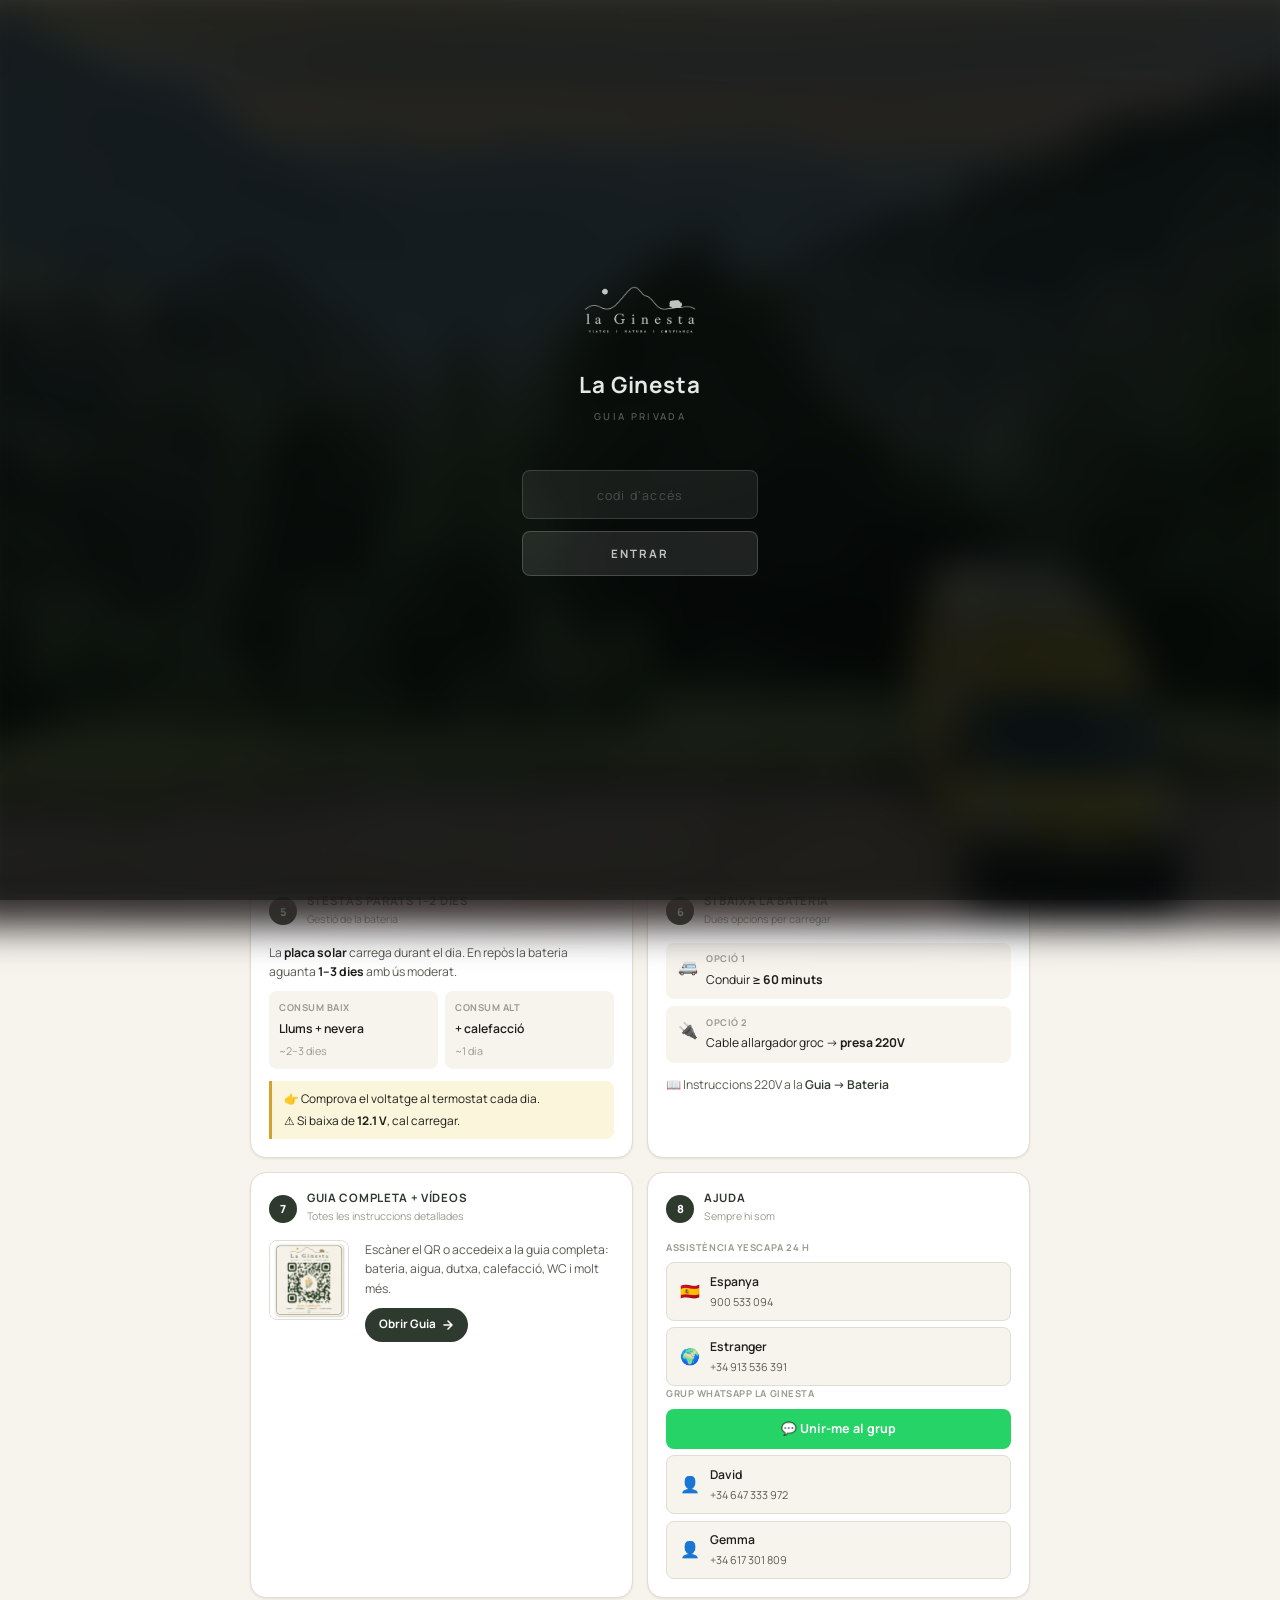
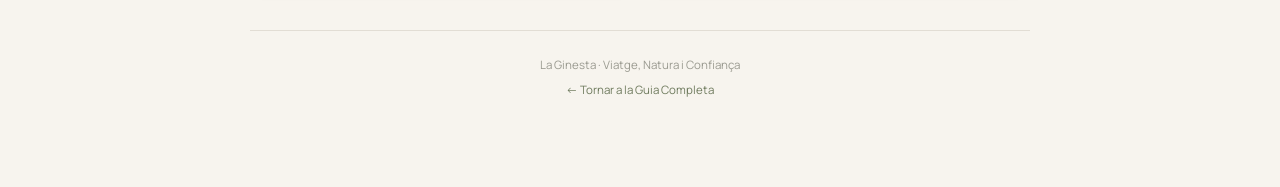
==== inici-rapid.html @ b41905f1 "Add digital Inici Ràpid quick-start page New standalone inici-rapid.html that mirrors the printed qu" ====
<!DOCTYPE html>
<html lang="ca">
<head>
  <meta charset="UTF-8">
  <meta name="viewport" content="width=device-width, initial-scale=1.0">

  <title>Inici Ràpid — La Ginesta</title>
  <meta name="description" content="Guia ràpida de La Ginesta — tot el que necessites saber en minuts.">
  <meta name="robots" content="noindex, nofollow">

  <link rel="icon" href="data:image/svg+xml,<svg xmlns='http://www.w3.org/2000/svg' viewBox='0 0 32 32'><text y='28' font-size='28'>🌾</text></svg>">

  <link rel="preconnect" href="https://fonts.googleapis.com">
  <link rel="preconnect" href="https://fonts.gstatic.com" crossorigin>
  <link href="https://fonts.googleapis.com/css2?family=Manrope:wght@400;500;600;700;800&family=Caveat:wght@600&display=swap" rel="stylesheet">

  <link rel="stylesheet" href="style.css?v=40">
  <script>if(localStorage.getItem('lg-unlocked')==='1'){document.documentElement.classList.add('lg-unlocked');}</script>

  <style>
    /* ── Quick-start page ─────────────────────── */

    .qs-page {
      padding: calc(60px + 1.75rem) var(--pad) 4rem;
    }

    /* Fixed top bar */
    .qs-topbar {
      position: fixed;
      top: 0; left: 0; right: 0;
      height: 60px;
      z-index: 200;
      background: rgba(247,244,238,.96);
      backdrop-filter: blur(12px);
      -webkit-backdrop-filter: blur(12px);
      box-shadow: var(--s1);
    }
    .qs-topbar-inner {
      max-width: 780px;
      height: 100%;
      margin-inline: auto;
      padding-inline: var(--pad);
      display: flex;
      align-items: center;
      justify-content: space-between;
    }
    .qs-logo { height: 28px; filter: brightness(0); }
    .qs-back {
      font-size: .72rem;
      font-weight: 600;
      letter-spacing: .02em;
      color: var(--text-2);
      display: flex;
      align-items: center;
      gap: .3rem;
    }
    .qs-back:hover { color: var(--terracotta); }
    .qs-back svg { opacity: .7; }

    /* Page wrap */
    .qs-wrap {
      max-width: 780px;
      margin-inline: auto;
    }

    /* Page header */
    .qs-hero {
      margin-bottom: 1.75rem;
      padding-bottom: 1.5rem;
      border-bottom: 1px solid var(--border);
      display: flex;
      align-items: flex-start;
      justify-content: space-between;
      gap: 1rem;
    }
    .qs-hero-text {}
    .qs-eyebrow {
      font-size: .6rem;
      font-weight: 700;
      letter-spacing: .28em;
      color: var(--text-3);
      text-transform: uppercase;
      margin-bottom: .45rem;
    }
    .qs-h1 {
      font-size: clamp(1.75rem, 5vw, 2.5rem);
      font-weight: 800;
      color: var(--green-dark);
      letter-spacing: -.02em;
      line-height: 1.1;
      margin-bottom: .35rem;
    }
    .qs-subtitle {
      font-size: .85rem;
      color: var(--text-2);
    }
    .qs-hero-qr {
      display: none;
      flex-direction: column;
      align-items: center;
      gap: .375rem;
      flex-shrink: 0;
    }
    @media (min-width: 480px) {
      .qs-hero-qr { display: flex; }
    }
    .qs-hero-qr img {
      width: 72px;
      height: 72px;
      border-radius: var(--r1);
      border: 1px solid var(--border);
      object-fit: cover;
    }
    .qs-hero-qr-lbl {
      font-size: .58rem;
      font-weight: 700;
      letter-spacing: .06em;
      text-transform: uppercase;
      color: var(--text-3);
      text-align: center;
    }

    /* Grid */
    .qs-grid {
      display: grid;
      grid-template-columns: 1fr;
      gap: .875rem;
    }
    @media (min-width: 560px) {
      .qs-grid { grid-template-columns: 1fr 1fr; }
      .qs-full { grid-column: 1 / -1; }
    }

    /* Section card */
    .qs-card {
      background: var(--white);
      border-radius: var(--r2);
      border: 1px solid var(--border);
      padding: 1.125rem;
      box-shadow: var(--s1);
    }

    .qs-card-hd {
      display: flex;
      align-items: center;
      gap: .625rem;
      margin-bottom: .875rem;
    }
    .qs-num {
      width: 28px;
      height: 28px;
      border-radius: 50%;
      background: var(--green-dark);
      color: #fff;
      font-size: .7rem;
      font-weight: 800;
      display: flex;
      align-items: center;
      justify-content: center;
      flex-shrink: 0;
    }
    .qs-card-title {
      font-size: .72rem;
      font-weight: 700;
      letter-spacing: .06em;
      text-transform: uppercase;
      color: var(--green-dark);
      line-height: 1.3;
    }
    .qs-card-sub {
      font-size: .66rem;
      color: var(--text-3);
      margin-top: .1rem;
    }

    /* Checklist */
    .qs-list {
      list-style: none;
      padding: 0;
      margin: 0;
      display: flex;
      flex-direction: column;
      gap: .2rem;
    }
    .qs-item label {
      display: flex;
      align-items: center;
      gap: .5rem;
      cursor: pointer;
      padding: .3rem .4rem;
      border-radius: var(--r1);
      transition: background .15s;
    }
    .qs-item label:hover { background: var(--cream); }
    .qs-item input[type="checkbox"] { display: none; }
    .qs-box {
      width: 19px;
      height: 19px;
      border-radius: 5px;
      border: 1.5px solid var(--border);
      background: var(--white);
      display: flex;
      align-items: center;
      justify-content: center;
      flex-shrink: 0;
      transition: all .18s;
    }
    .qs-item input:checked ~ .qs-box {
      background: var(--green-dark);
      border-color: var(--green-dark);
    }
    .qs-item input:checked ~ .qs-box::after {
      content: '';
      display: block;
      width: 5px;
      height: 8px;
      border-right: 1.5px solid #fff;
      border-bottom: 1.5px solid #fff;
      transform: rotate(42deg) translate(-1px,-1px);
    }
    .qs-item-text {
      font-size: .78rem;
      font-weight: 500;
      color: var(--text);
      transition: color .18s;
    }
    .qs-item input:checked ~ .qs-box ~ .qs-item-text {
      text-decoration: line-through;
      color: var(--text-3);
    }
    .qs-reset {
      font-size: .65rem;
      color: var(--text-3);
      padding: .2rem .35rem;
      border-radius: 6px;
      cursor: pointer;
      border: none;
      background: none;
      font-family: inherit;
      margin-top: .375rem;
      display: block;
    }
    .qs-reset:hover { color: var(--terracotta); }

    /* Tags row */
    .qs-tags {
      display: flex;
      flex-wrap: wrap;
      gap: .3rem;
      margin-bottom: .75rem;
    }
    .qs-tag {
      font-size: .65rem;
      font-weight: 600;
      background: var(--green-light);
      color: var(--green-dark);
      border-radius: var(--rf);
      padding: .2rem .55rem;
    }

    /* Note text */
    .qs-note {
      font-size: .76rem;
      color: var(--text-2);
      line-height: 1.6;
    }
    .qs-note + .qs-note { margin-top: .35rem; }
    .qs-note strong { color: var(--text); }

    /* Battery levels */
    .qs-levels {
      display: flex;
      flex-direction: column;
      gap: .25rem;
      margin: .625rem 0;
    }
    .qs-lv {
      display: flex;
      align-items: center;
      gap: .45rem;
      font-size: .71rem;
    }
    .qs-lv-dot {
      width: 7px;
      height: 7px;
      border-radius: 50%;
      flex-shrink: 0;
    }
    .lv-g  { background: #4A8A6A; }
    .lv-y  { background: #D4A030; }
    .lv-o  { background: #C77B57; }
    .lv-r  { background: #C4524A; }
    .qs-lv-v { font-weight: 600; width: 56px; color: var(--text); }
    .qs-lv-t { color: var(--text-2); }

    /* Info rows */
    .qs-rows {
      display: flex;
      flex-direction: column;
      gap: 0;
    }
    .qs-row {
      display: flex;
      align-items: flex-start;
      gap: .5rem;
      font-size: .76rem;
      line-height: 1.5;
      padding: .4rem 0;
    }
    .qs-row + .qs-row {
      border-top: 1px solid var(--cream-dark);
    }
    .qs-row-icon { font-size: .9rem; flex-shrink: 0; }
    .qs-row strong { color: var(--text); }
    .qs-row small { color: var(--text-2); display: block; font-size: .68rem; }

    /* Options (charging) */
    .qs-opts {
      display: flex;
      flex-direction: column;
      gap: .45rem;
    }
    .qs-opt {
      background: var(--cream);
      border-radius: var(--r1);
      padding: .55rem .75rem;
      display: flex;
      align-items: flex-start;
      gap: .5rem;
      font-size: .76rem;
    }
    .qs-opt-icon { font-size: 1rem; flex-shrink: 0; margin-top: .1rem; }
    .qs-opt-lbl {
      font-size: .58rem;
      font-weight: 700;
      letter-spacing: .06em;
      text-transform: uppercase;
      color: var(--text-3);
      display: block;
      margin-bottom: .15rem;
    }
    .qs-opt-body { color: var(--text); }
    .qs-opt-body strong { color: var(--text); }

    /* Callouts */
    .qs-callout {
      border-radius: 0 var(--r1) var(--r1) 0;
      padding: .55rem .75rem;
      font-size: .74rem;
      line-height: 1.6;
      margin-top: .75rem;
    }
    .qs-callout p + p { margin-top: .2rem; }
    .qs-callout-amber {
      background: var(--amber-bg);
      border-left: 3px solid var(--amber-bd);
    }
    .qs-callout-red {
      background: var(--red-bg);
      border-left: 3px solid var(--red-bd);
    }
    .qs-callout-teal {
      background: var(--teal-bg);
      border-left: 3px solid var(--teal-bd);
    }
    .qs-callout-warm {
      background: var(--warm-bg);
      border-left: 3px solid var(--warm-bd);
    }

    /* Stop grid */
    .qs-stop-grid {
      display: grid;
      grid-template-columns: 1fr 1fr;
      gap: .45rem;
      margin: .625rem 0 .75rem;
    }
    .qs-stop-card {
      background: var(--cream);
      border-radius: var(--r1);
      padding: .55rem .65rem;
    }
    .qs-stop-lbl {
      font-size: .59rem;
      font-weight: 700;
      letter-spacing: .05em;
      text-transform: uppercase;
      color: var(--text-3);
      margin-bottom: .2rem;
    }
    .qs-stop-val { font-size: .76rem; font-weight: 600; color: var(--text); }
    .qs-stop-dur { font-size: .67rem; color: var(--text-3); margin-top: .1rem; }

    /* QR section */
    .qs-qr-row {
      display: flex;
      align-items: flex-start;
      gap: 1rem;
    }
    .qs-qr-img {
      width: 80px;
      height: 80px;
      flex-shrink: 0;
      border-radius: var(--r1);
      border: 1px solid var(--border);
      object-fit: cover;
    }
    .qs-qr-text { font-size: .76rem; color: var(--text-2); line-height: 1.6; }
    .qs-guide-btn {
      display: inline-flex;
      align-items: center;
      gap: .35rem;
      background: var(--green-dark);
      color: #fff;
      border-radius: var(--rf);
      padding: .45rem .9rem;
      font-size: .73rem;
      font-weight: 700;
      text-decoration: none;
      margin-top: .625rem;
      transition: opacity .2s;
    }
    .qs-guide-btn:hover { opacity: .88; }
    .qs-guide-btn svg { color: #fff; }

    /* Help buttons */
    .qs-tel-lbl {
      font-size: .59rem;
      font-weight: 700;
      letter-spacing: .06em;
      text-transform: uppercase;
      color: var(--text-3);
      margin: 0 0 .4rem;
    }
    .qs-tel-lbl + .qs-tel-lbl { margin-top: .75rem; }
    .qs-tel-btn {
      display: flex;
      align-items: center;
      gap: .625rem;
      background: var(--cream);
      border: 1px solid var(--border);
      border-radius: var(--r1);
      padding: .55rem .8rem;
      font-size: .76rem;
      color: var(--text);
      text-decoration: none;
      width: 100%;
      transition: background .15s, border-color .15s;
    }
    .qs-tel-btn:hover {
      background: var(--green-light);
      border-color: var(--green-mid);
    }
    .qs-tel-btn + .qs-tel-btn { margin-top: .4rem; }
    .qs-tel-flag { font-size: 1rem; }
    .qs-tel-name { font-weight: 600; color: var(--text); }
    .qs-tel-num { font-size: .68rem; color: var(--text-2); display: block; }
    .qs-wa-btn {
      display: flex;
      align-items: center;
      justify-content: center;
      gap: .4rem;
      background: #25D366;
      color: #fff;
      border-radius: var(--r1);
      padding: .6rem .8rem;
      font-size: .78rem;
      font-weight: 700;
      text-decoration: none;
      width: 100%;
      margin-top: .4rem;
      margin-bottom: .4rem;
      transition: opacity .2s;
    }
    .qs-wa-btn:hover { opacity: .9; }

    /* Spacing helpers */
    .mt-sm  { margin-top: .5rem; }
    .mt-med { margin-top: .75rem; }

    /* Guide link inline */
    .qs-link {
      color: var(--green-dark);
      font-weight: 600;
      text-decoration: underline;
      text-decoration-color: transparent;
      transition: text-decoration-color .15s;
    }
    .qs-link:hover { text-decoration-color: var(--green-dark); }

    /* Footer */
    .qs-footer {
      max-width: 780px;
      margin: 2rem auto 0;
      padding: 1.5rem var(--pad);
      border-top: 1px solid var(--border);
      text-align: center;
    }
    .qs-footer p { font-size: .72rem; color: var(--text-3); }
    .qs-footer a { color: var(--green-mid); }
    .qs-footer a:hover { color: var(--green-dark); }
  </style>
</head>
<body>

  <!-- ═══════════════════════════
       GATE
  ═══════════════════════════ -->
  <div class="gate" id="gate" role="dialog" aria-modal="true" aria-label="Accés privat">
    <div class="gate-bg" aria-hidden="true">
      <img src="assets/images/farewell-mountains.webp" alt="" class="gate-bg-img">
      <div class="gate-tint"></div>
    </div>
    <div class="gate-inner">
      <img src="assets/logo/logo-la-ginesta-transparent.png" alt="La Ginesta" class="gate-logo">
      <p class="gate-name">La Ginesta</p>
      <p class="gate-sub">guia privada</p>
      <form class="gate-form" id="gate-form" novalidate>
        <input type="text" class="gate-input" id="gate-input"
               placeholder="codi d'accés"
               autocomplete="off" autocorrect="off"
               autocapitalize="none" spellcheck="false">
        <button type="submit" class="gate-btn">Entrar</button>
      </form>
      <p class="gate-error" id="gate-error" aria-live="polite">Codi incorrecte.</p>
    </div>
  </div>

  <!-- ═══════════════════════════
       TOP BAR
  ═══════════════════════════ -->
  <header class="qs-topbar" role="banner">
    <div class="qs-topbar-inner">
      <a href="index.html">
        <img src="assets/logo/logo-la-ginesta-transparent.png" alt="La Ginesta" class="qs-logo">
      </a>
      <a href="index.html" class="qs-back">
        <svg width="12" height="12" viewBox="0 0 12 12" fill="none" aria-hidden="true">
          <path d="M8 2L4 6l4 4" stroke="currentColor" stroke-width="1.6" stroke-linecap="round" stroke-linejoin="round"/>
        </svg>
        Guia Completa
      </a>
    </div>
  </header>

  <!-- ═══════════════════════════
       PAGE
  ═══════════════════════════ -->
  <div class="qs-page">
    <div class="qs-wrap">

      <!-- Header -->
      <div class="qs-hero fade-in">
        <div class="qs-hero-text">
          <p class="qs-eyebrow">Viatge · Natura · Confiança</p>
          <h1 class="qs-h1">Inici Ràpid</h1>
          <p class="qs-subtitle">Tot el que necessites saber en minuts</p>
        </div>
        <div class="qs-hero-qr" aria-hidden="true">
          <img src="assets/images/qr-guia-ginesta.webp" alt="QR guia La Ginesta">
          <p class="qs-hero-qr-lbl">Guia completa<br>+ vídeos</p>
        </div>
      </div>

      <!-- Grid -->
      <div class="qs-grid">

        <!-- 1 · Abans de conduir -->
        <section class="qs-card fade-in" aria-labelledby="t1">
          <div class="qs-card-hd">
            <div class="qs-num" aria-hidden="true">1</div>
            <div>
              <p class="qs-card-title" id="t1">Abans de Conduir</p>
              <p class="qs-card-sub">Checklist de sortida</p>
            </div>
          </div>
          <ul class="qs-list" id="qs-cl" aria-label="Checklist sortida">
            <li class="qs-item"><label><input type="checkbox" data-qsid="c1"><span class="qs-box"></span><span class="qs-item-text">2 Claraboies tancades</span></label></li>
            <li class="qs-item"><label><input type="checkbox" data-qsid="c2"><span class="qs-box"></span><span class="qs-item-text">Gas tancat</span></label></li>
            <li class="qs-item"><label><input type="checkbox" data-qsid="c3"><span class="qs-box"></span><span class="qs-item-text">Objectes guardats</span></label></li>
            <li class="qs-item"><label><input type="checkbox" data-qsid="c4"><span class="qs-box"></span><span class="qs-item-text">Portes i armaris tancats</span></label></li>
            <li class="qs-item"><label><input type="checkbox" data-qsid="c5"><span class="qs-box"></span><span class="qs-item-text">Revisar maniobra de sortida</span></label></li>
            <li class="qs-item"><label><input type="checkbox" data-qsid="c6"><span class="qs-box"></span><span class="qs-item-text">Toldo plegat</span></label></li>
            <li class="qs-item"><label><input type="checkbox" data-qsid="c7"><span class="qs-box"></span><span class="qs-item-text">Calefacció tancada</span></label></li>
          </ul>
          <button class="qs-reset" id="qs-reset">↺ Reiniciar</button>
        </section>

        <!-- 2 · Bateria (12V) -->
        <section class="qs-card fade-in" aria-labelledby="t2">
          <div class="qs-card-hd">
            <div class="qs-num" aria-hidden="true">2</div>
            <div>
              <p class="qs-card-title" id="t2">Bateria (12V)</p>
              <p class="qs-card-sub">Sota el seient del menjador</p>
            </div>
          </div>
          <div class="qs-tags">
            <span class="qs-tag">💡 Llums</span>
            <span class="qs-tag">🧊 Nevera</span>
            <span class="qs-tag">🌬️ Ventilador</span>
            <span class="qs-tag">🚰 Aixeta</span>
            <span class="qs-tag">🔌 USB</span>
          </div>
          <p class="qs-note">🚐 <strong>Conduint:</strong> es carrega sola (motor + placa solar).</p>
          <p class="qs-note mt-sm">🏕️ <strong>En repòs:</strong> 1–3 dies. Cal vigilar el voltatge.</p>
          <div class="qs-levels mt-sm">
            <div class="qs-lv"><span class="qs-lv-dot lv-g"></span><span class="qs-lv-v">12.5–12.8 V</span><span class="qs-lv-t">Correcte ✓</span></div>
            <div class="qs-lv"><span class="qs-lv-dot lv-y"></span><span class="qs-lv-v">12.3 V</span><span class="qs-lv-t">Mitja càrrega</span></div>
            <div class="qs-lv"><span class="qs-lv-dot lv-o"></span><span class="qs-lv-v">12.1 V</span><span class="qs-lv-t">⚠️ Cal carregar</span></div>
            <div class="qs-lv"><span class="qs-lv-dot lv-r"></span><span class="qs-lv-v">11.8 V</span><span class="qs-lv-t">⚠️⚠️ Perill</span></div>
          </div>
          <p class="qs-note mt-sm">📊 Voltatge al <strong>termostat</strong> — gira la rodeta.</p>
        </section>

        <!-- 3 · Combustible -->
        <section class="qs-card fade-in" aria-labelledby="t3">
          <div class="qs-card-hd">
            <div class="qs-num" aria-hidden="true">3</div>
            <div>
              <p class="qs-card-title" id="t3">Combustible</p>
              <p class="qs-card-sub">Sempre dièsel</p>
            </div>
          </div>
          <div class="qs-rows">
            <div class="qs-row">
              <span class="qs-row-icon">⛽</span>
              <div>
                <strong>Tapa del dipòsit</strong>
                <small>Davantera dreta · clau principal</small>
              </div>
            </div>
            <div class="qs-row">
              <span class="qs-row-icon">🗺️</span>
              <div>
                <strong>Dièsel econòmic</strong>
                <small>ES BonÀrea · 5 min del punt d'entrega</small>
              </div>
            </div>
          </div>
          <div class="qs-callout qs-callout-red mt-sm">
            <p>⚠️ <strong>Sempre DIÈSEL.</strong> Mai gasolina.</p>
          </div>
        </section>

        <!-- 4 · Aigua -->
        <section class="qs-card fade-in" aria-labelledby="t4">
          <div class="qs-card-hd">
            <div class="qs-num" aria-hidden="true">4</div>
            <div>
              <p class="qs-card-title" id="t4">Aigua</p>
              <p class="qs-card-sub">Dipòsit 80 L · costat dret</p>
            </div>
          </div>
          <div class="qs-rows">
            <div class="qs-row">
              <span class="qs-row-icon">🔑</span>
              <div>
                <strong>Clau petita plana</strong>
                <small>Obre el tap lateral del dipòsit</small>
              </div>
            </div>
            <div class="qs-row">
              <span class="qs-row-icon">💧</span>
              <div>
                <strong>On omplir</strong>
                <small>Gasolinera BonÀrea · càmpings</small>
              </div>
            </div>
          </div>
          <div class="qs-callout qs-callout-warm mt-sm">
            <p>⚠️ No usar l'aixeta amb el dipòsit buit.</p>
            <p>⚠️ Tapa interior ha d'estar tancada.</p>
          </div>
        </section>

        <!-- 5 · Si estàs parats 1–2 dies -->
        <section class="qs-card fade-in" aria-labelledby="t5">
          <div class="qs-card-hd">
            <div class="qs-num" aria-hidden="true">5</div>
            <div>
              <p class="qs-card-title" id="t5">Si Estàs Parats 1–2 Dies</p>
              <p class="qs-card-sub">Gestió de la bateria</p>
            </div>
          </div>
          <p class="qs-note">La <strong>placa solar</strong> carrega durant el dia. En repòs la bateria aguanta <strong>1–3 dies</strong> amb ús moderat.</p>
          <div class="qs-stop-grid">
            <div class="qs-stop-card">
              <p class="qs-stop-lbl">Consum baix</p>
              <p class="qs-stop-val">Llums + nevera</p>
              <p class="qs-stop-dur">~2–3 dies</p>
            </div>
            <div class="qs-stop-card">
              <p class="qs-stop-lbl">Consum alt</p>
              <p class="qs-stop-val">+ calefacció</p>
              <p class="qs-stop-dur">~1 dia</p>
            </div>
          </div>
          <div class="qs-callout qs-callout-amber">
            <p>👉 Comprova el voltatge al termostat cada dia.</p>
            <p>⚠️ Si baixa de <strong>12.1 V</strong>, cal carregar.</p>
          </div>
        </section>

        <!-- 6 · Si baixa la bateria -->
        <section class="qs-card fade-in" aria-labelledby="t6">
          <div class="qs-card-hd">
            <div class="qs-num" aria-hidden="true">6</div>
            <div>
              <p class="qs-card-title" id="t6">Si Baixa la Bateria</p>
              <p class="qs-card-sub">Dues opcions per carregar</p>
            </div>
          </div>
          <div class="qs-opts">
            <div class="qs-opt">
              <span class="qs-opt-icon">🚐</span>
              <div>
                <span class="qs-opt-lbl">Opció 1</span>
                <span class="qs-opt-body">Conduir <strong>≥ 60 minuts</strong></span>
              </div>
            </div>
            <div class="qs-opt">
              <span class="qs-opt-icon">🔌</span>
              <div>
                <span class="qs-opt-lbl">Opció 2</span>
                <span class="qs-opt-body">Cable allargador groc → <strong>presa 220V</strong></span>
              </div>
            </div>
          </div>
          <p class="qs-note mt-med">📖 Instruccions 220V a la <a href="index.html#s-bateria" class="qs-link">Guia → Bateria</a></p>
        </section>

        <!-- 7 · Guia completa + vídeos -->
        <section class="qs-card fade-in" aria-labelledby="t7">
          <div class="qs-card-hd">
            <div class="qs-num" aria-hidden="true">7</div>
            <div>
              <p class="qs-card-title" id="t7">Guia Completa + Vídeos</p>
              <p class="qs-card-sub">Totes les instruccions detallades</p>
            </div>
          </div>
          <div class="qs-qr-row">
            <img src="assets/images/qr-guia-ginesta.webp" alt="QR per accedir a la guia digital" class="qs-qr-img">
            <div>
              <p class="qs-qr-text">Escàner el QR o accedeix a la guia completa: bateria, aigua, dutxa, calefacció, WC i molt més.</p>
              <a href="index.html" class="qs-guide-btn">
                Obrir Guia
                <svg width="12" height="12" viewBox="0 0 12 12" fill="none" aria-hidden="true"><path d="M2 6h8M6 2l4 4-4 4" stroke="currentColor" stroke-width="1.6" stroke-linecap="round" stroke-linejoin="round"/></svg>
              </a>
            </div>
          </div>
        </section>

        <!-- 8 · Ajuda -->
        <section class="qs-card fade-in" aria-labelledby="t8">
          <div class="qs-card-hd">
            <div class="qs-num" aria-hidden="true">8</div>
            <div>
              <p class="qs-card-title" id="t8">Ajuda</p>
              <p class="qs-card-sub">Sempre hi som</p>
            </div>
          </div>
          <p class="qs-tel-lbl">Assistència Yescapa 24 h</p>
          <a href="tel:900533094" class="qs-tel-btn">
            <span class="qs-tel-flag">🇪🇸</span>
            <div><span class="qs-tel-name">Espanya</span><span class="qs-tel-num">900 533 094</span></div>
          </a>
          <a href="tel:+34913536391" class="qs-tel-btn">
            <span class="qs-tel-flag">🌍</span>
            <div><span class="qs-tel-name">Estranger</span><span class="qs-tel-num">+34 913 536 391</span></div>
          </a>
          <p class="qs-tel-lbl">Grup WhatsApp La Ginesta</p>
          <a href="https://chat.whatsapp.com/KkFQ89DCL0D7LMRkyQKNfV" class="qs-wa-btn" target="_blank" rel="noopener noreferrer">
            💬 Unir-me al grup
          </a>
          <a href="tel:+34647333972" class="qs-tel-btn">
            <span class="qs-tel-flag">👤</span>
            <div><span class="qs-tel-name">David</span><span class="qs-tel-num">+34 647 333 972</span></div>
          </a>
          <a href="tel:+34617301809" class="qs-tel-btn">
            <span class="qs-tel-flag">👤</span>
            <div><span class="qs-tel-name">Gemma</span><span class="qs-tel-num">+34 617 301 809</span></div>
          </a>
        </section>

      </div><!-- /qs-grid -->
    </div><!-- /qs-wrap -->

    <footer class="qs-footer">
      <p>La Ginesta · Viatge, Natura i Confiança</p>
      <p style="margin-top:.3rem"><a href="index.html">← Tornar a la Guia Completa</a></p>
    </footer>
  </div><!-- /qs-page -->

  <script>
    /* Gate */
    (function () {
      const gate  = document.getElementById('gate');
      if (!gate) return;
      const form  = document.getElementById('gate-form');
      const input = document.getElementById('gate-input');
      const error = document.getElementById('gate-error');
      document.body.style.overflow = 'hidden';
      const unlock = () => {
        localStorage.setItem('lg-unlocked', '1');
        document.body.style.overflow = '';
        gate.classList.add('gate-exit');
        setTimeout(() => gate.remove(), 520);
      };
      form.addEventListener('submit', e => {
        e.preventDefault();
        if (input.value.trim().toLowerCase() === 'alteucostat') {
          unlock();
        } else {
          error.classList.add('visible');
          input.value = '';
          input.focus();
          setTimeout(() => error.classList.remove('visible'), 2800);
        }
      });
    })();

    document.addEventListener('DOMContentLoaded', () => {

      /* Fade-in */
      const obs = new IntersectionObserver((entries) => {
        entries.forEach((entry, i) => {
          if (entry.isIntersecting) {
            entry.target.style.transitionDelay = `${i * 0.05}s`;
            entry.target.classList.add('visible');
            obs.unobserve(entry.target);
          }
        });
      }, { threshold: 0.05, rootMargin: '0px 0px -20px 0px' });
      document.querySelectorAll('.fade-in').forEach(el => obs.observe(el));

      /* Checklist persistence */
      const PREFIX = 'qs-';
      const checkboxes = document.querySelectorAll('#qs-cl input[type="checkbox"]');
      checkboxes.forEach(cb => {
        if (localStorage.getItem(PREFIX + cb.dataset.qsid) === '1') cb.checked = true;
        cb.addEventListener('change', () => {
          localStorage.setItem(PREFIX + cb.dataset.qsid, cb.checked ? '1' : '0');
        });
      });
      document.getElementById('qs-reset').addEventListener('click', () => {
        checkboxes.forEach(cb => {
          cb.checked = false;
          localStorage.removeItem(PREFIX + cb.dataset.qsid);
        });
      });

    });
  </script>
</body>
</html>
---- style.css ----
/* ═══════════════════════════════════════════════
   La Ginesta — Premium Digital Guide
   style.css
   ═══════════════════════════════════════════════ */

/* ─── Design Tokens ──────────────────────────── */
:root {
  /* Palette */
  --cream:          #F7F4EE;
  --cream-dark:     #EDE9DF;
  --white:          #FFFFFF;
  --green-dark:     #2F3A2F;
  --green-mid:      #6F7B5E;
  --green-light:    #E8EDE3;
  --terracotta:     #C77B57;
  --terracotta-lt:  #F5EAE3;
  --text:           #1E1E1A;
  --text-2:         #5A5A52;
  --text-3:         #9A9A90;
  --border:         #E2DDD4;

  /* Callout backgrounds */
  --amber-bg:   #FBF5DC;  --amber-bd:   #D4A030;
  --warm-bg:    #FBF0E4;  --warm-bd:    #C77B57;
  --red-bg:     #FBE9E7;  --red-bd:     #C4524A;
  --teal-bg:    #E4F3EC;  --teal-bd:    #4A8A6A;
  --gray-bg:    #F0EDE8;  --gray-bd:    #C4C0B6;

  /* Shadows */
  --s1: 0 1px 3px rgba(30,25,15,.05), 0 1px 2px rgba(30,25,15,.04);
  --s2: 0 4px 16px rgba(30,25,15,.07), 0 1px 4px rgba(30,25,15,.04);
  --s3: 0 8px 32px rgba(30,25,15,.09);

  /* Radius */
  --r1:  8px;
  --r2: 16px;
  --r3: 24px;
  --rf: 9999px;

  /* Layout */
  --hdr: 60px;
  --max: 680px;
  --pad: 1.25rem;

  /* Font */
  --font:   'Manrope', system-ui, -apple-system, sans-serif;
  --script: 'Caveat', cursive;
}

/* ─── Reset ──────────────────────────────────── */
*, *::before, *::after { box-sizing: border-box; margin: 0; padding: 0; }

html {
  scroll-behavior: smooth;
  scroll-padding-top: calc(var(--hdr) + 48px + 12px);
  -webkit-text-size-adjust: 100%;
  width: 100%;
  min-height: 100%;
  overflow-x: visible;
  overflow-y: auto;
}

body {
  font-family: var(--font);
  background: var(--cream);
  color: var(--text);
  line-height: 1.7;
  -webkit-font-smoothing: antialiased;
  -moz-osx-font-smoothing: grayscale;
  width: 100%;
  min-height: 100%;
  overflow-x: visible;
  overflow-y: auto;
}

img { max-width: 100%; height: auto; display: block; }
a   { color: var(--green-dark); text-decoration: none; }
ul, ol { padding-left: 1.4rem; }
button { font-family: inherit; cursor: pointer; border: none; background: none; }

/* ─── Utilities ──────────────────────────────── */
.container {
  max-width: var(--max);
  margin-inline: auto;
  padding-inline: var(--pad);
}

/* ─── Fade-in Animations ─────────────────────── */
.fade-in {
  opacity: 0;
  transform: translateY(24px);
  transition: opacity .6s ease, transform .6s ease;
}
.fade-in.visible {
  opacity: 1;
  transform: translateY(0);
}

/* ─── HEADER ─────────────────────────────────── */
.site-header {
  position: fixed;
  top: 0; left: 0; right: 0;
  height: var(--hdr);
  z-index: 200;
  transition: background .3s ease, box-shadow .3s ease, height .3s ease;
}
.site-header.scrolled {
  height: 46px;
  background: rgba(247,244,238,.96);
  backdrop-filter: blur(12px);
  -webkit-backdrop-filter: blur(12px);
  box-shadow: var(--s1);
}

.header-inner {
  max-width: var(--max);
  margin-inline: auto;
  padding-inline: var(--pad);
  height: 100%;
  display: flex;
  align-items: center;
  justify-content: space-between;
}

.header-brand { display: flex; align-items: center; }

.header-logo {
  height: 47px;
  width: auto;
  transition: filter .3s ease, height .3s ease;
}
@media (max-width: 639px) {
  .header-logo { height: 39px; }
}
.site-header:not(.scrolled) .header-logo {
  filter: brightness(0) invert(1) drop-shadow(0 1px 10px rgba(0,0,0,.55));
}
.site-header.scrolled .header-logo {
  filter: brightness(0);
  height: 30px;
}
@media (max-width: 639px) {
  .site-header.scrolled .header-logo { height: 26px; }
}

.header-nav {
  display: none;
  gap: 1.5rem;
  align-items: center;
}
.header-nav a {
  font-size: .8rem;
  font-weight: 600;
  letter-spacing: .02em;
  color: rgba(255,255,255,.85);
  transition: color .2s;
}
.site-header.scrolled .header-nav a { color: var(--text-2); }
.header-nav a:hover { color: var(--terracotta) !important; }

@media (min-width: 640px) {
  .header-nav { display: flex; }
}

/* ─── HERO ───────────────────────────────────── */
.hero {
  position: relative;
  height: 100svh;
  min-height: 480px;
  display: flex;
  align-items: flex-end;
  justify-content: flex-start;
}

.hero-media {
  position: absolute;
  inset: 0;
  overflow: clip; /* clips wide image without creating scroll container */
  cursor: grab;
}
.hero-media.grabbing { cursor: grabbing; }

.hero-img {
  width: 100%;
  height: 100%;
  object-fit: cover;
  object-position: center 45%;
  user-select: none;
  -webkit-user-drag: none;
  will-change: transform;
  display: block;
}

/* ── Mobile hero: background approach for correct framing ──
   background-size: auto 100% scales to full height with no vertical crop.
   background-position: center shows the mother and daughter centered.
   JS pans via background-position % instead of translateX.               */
@media (max-width: 639px) {
  .hero-img {
    display: none;
  }
  .hero-media {
    background-image: url('assets/images/interior-sunset-panoramic.webp');
    background-size: auto 100%;
    background-position: center center;
    background-repeat: no-repeat;
    background-color: #1f2c22;
    cursor: grab;
  }
  .hero-media.bg-smooth {
    transition: background-position .45s cubic-bezier(0.25, 0.46, 0.45, 0.94);
  }
  .hero-media.grabbing { cursor: grabbing; }
}

/* ── Pan arrow buttons ───────────────────────────── */
.hero-pan-btn {
  display: none;
}
@media (max-width: 639px) {
  .hero-pan-btn {
    display: flex;
    align-items: center;
    justify-content: center;
    position: absolute;
    top: 50%;
    transform: translateY(-50%);
    z-index: 20;
    width: 38px;
    height: 38px;
    border-radius: 50%;
    background: rgba(255,255,255,.15);
    border: 1px solid rgba(255,255,255,.25);
    backdrop-filter: blur(6px);
    -webkit-backdrop-filter: blur(6px);
    opacity: .45;
    transition: opacity .3s ease, transform .3s ease;
    cursor: pointer;
    pointer-events: auto;
  }
  .hero-pan-btn:active { opacity: .75; transform: translateY(-50%) scale(.93); }
  .hero-pan-btn.edge   { opacity: 0; pointer-events: none; }
  .hero-pan-left  { left: .6rem; }
  .hero-pan-right { right: .6rem; }
}
.hero-overlay {
  position: absolute;
  inset: 0;
  background: linear-gradient(
    180deg,
    rgba(15,18,12,.08) 0%,
    rgba(15,18,12,.04) 35%,
    rgba(15,18,12,.52) 88%,
    rgba(247,244,238,.18) 100%
  );
  pointer-events: none;
}

.hero-content {
  position: relative;
  z-index: 10;
  text-align: left;
  padding: calc(var(--hdr) + 3.5rem) var(--pad) 5.5rem;
  max-width: 520px;
}

.hero-eyebrow {
  font-size: .63rem;
  font-weight: 700;
  letter-spacing: .28em;
  color: rgba(255,255,255,.48);
  margin-bottom: 1.5rem;
}

.hero-title {
  font-size: clamp(2.75rem, 8vw, 4.5rem);
  font-weight: 800;
  line-height: 1.0;
  color: #fff;
  margin-bottom: 1.25rem;
  text-shadow: 0 2px 28px rgba(0,0,0,.22);
}

.hero-sub {
  font-size: clamp(.875rem, 2.2vw, 1rem);
  font-weight: 300;
  color: rgba(255,255,255,.65);
  line-height: 1.7;
  margin-bottom: 2.25rem;
  max-width: 360px;
}
.br-desktop { display: none; }

.hero-cta {
  display: inline-flex;
  align-items: center;
  gap: .5rem;
  background: rgba(255,255,255,.15);
  backdrop-filter: blur(8px);
  -webkit-backdrop-filter: blur(8px);
  border: 1px solid rgba(255,255,255,.3);
  color: #fff;
  font-size: .9rem;
  font-weight: 600;
  padding: .75rem 1.5rem;
  border-radius: var(--rf);
  transition: background .2s, transform .2s;
}
.hero-cta:hover {
  background: rgba(255,255,255,.25);
  transform: translateY(-1px);
  color: #fff;
}

.hero-scroll-hint {
  position: absolute;
  bottom: 2rem;
  left: 50%;
  transform: translateX(-50%);
  z-index: 10;
}
.hero-scroll-hint span {
  display: block;
  width: 1px;
  height: 48px;
  background: linear-gradient(to bottom, rgba(255,255,255,0), rgba(255,255,255,.5));
  margin: auto;
  animation: scrollPulse 2s ease-in-out infinite;
}
@keyframes scrollPulse {
  0%, 100% { opacity: .3; transform: scaleY(.8); }
  50%       { opacity: 1;  transform: scaleY(1); }
}

/* ─── HERO WA PILL ───────────────────────────── */
.hero-wa-pill {
  display: inline-flex;
  align-items: center;
  gap: .4rem;
  margin-top: 1.25rem;
  padding: .3rem .875rem;
  background: rgba(255,255,255,.08);
  backdrop-filter: blur(6px);
  -webkit-backdrop-filter: blur(6px);
  border: 1px solid rgba(255,255,255,.12);
  border-radius: var(--rf);
  color: rgba(255,255,255,.6);
  font-size: .72rem;
  font-weight: 500;
  white-space: nowrap;
  transition: background .2s, color .2s;
  text-decoration: none;
}
.hero-wa-pill:hover {
  background: rgba(255,255,255,.16);
  color: rgba(255,255,255,.9);
}

/* ─── PILLS NAV ──────────────────────────────── */
.pills-bar {
  position: sticky;
  top: var(--hdr);
  z-index: 100;
  background: rgba(247,244,238,.95);
  backdrop-filter: blur(10px);
  -webkit-backdrop-filter: blur(10px);
  border-bottom: 1px solid var(--border);
}

.pills-inner {
  display: flex;
  gap: .375rem;
  overflow-x: auto;
  padding: .625rem var(--pad);
  scrollbar-width: none;
  overscroll-behavior-x: contain;
  max-width: var(--max);
  margin-inline: auto;
}
.pills-inner::-webkit-scrollbar { display: none; }

.pill {
  flex-shrink: 0;
  font-size: .75rem;
  font-weight: 600;
  color: var(--text-2);
  background: var(--white);
  border: 1px solid var(--border);
  padding: .3rem .75rem;
  border-radius: var(--rf);
  white-space: nowrap;
  transition: background .15s, color .15s, border-color .15s;
}
.pill:hover, .pill.active {
  background: var(--green-dark);
  color: #fff;
  border-color: var(--green-dark);
}

/* ─── WELCOME ────────────────────────────────── */
.welcome {
  padding: 3.5rem 0 2rem;
  text-align: center;
}
.eyebrow {
  font-size: .7rem;
  font-weight: 700;
  letter-spacing: .16em;
  color: var(--text-3);
  text-transform: uppercase;
  margin-bottom: .875rem;
}
.welcome-title {
  font-size: clamp(1.75rem, 5vw, 2.5rem);
  font-weight: 800;
  color: var(--green-dark);
  margin-bottom: 1rem;
  line-height: 1.2;
}
.welcome-body {
  font-size: 1rem;
  color: var(--text-2);
  line-height: 1.75;
  max-width: 520px;
  margin-inline: auto;
  margin-bottom: 1.75rem;
}
.feature-tags {
  display: flex;
  flex-wrap: wrap;
  gap: .5rem;
  justify-content: center;
}
.ftag {
  font-size: .8rem;
  font-weight: 600;
  color: var(--green-dark);
  background: var(--green-light);
  padding: .35rem .875rem;
  border-radius: var(--rf);
}

/* ─── PHOTO STRIP ────────────────────────────── */
.photo-strip {
  padding: 1.5rem 0 0;
}
.photo-strip-inner {
  display: flex;
  gap: .75rem;
  overflow-x: auto;
  padding: 0 var(--pad) 1.5rem;
  scrollbar-width: none;
  overscroll-behavior-x: contain;
}
.photo-strip-inner::-webkit-scrollbar { display: none; }
.photo-strip-inner img {
  height: 200px;
  width: auto;
  min-width: 260px;
  object-fit: cover;
  border-radius: var(--r2);
  flex-shrink: 0;
  box-shadow: var(--s2);
}

@media (min-width: 640px) {
  .photo-strip-inner img { height: 240px; }
}

/* ─── CARDS ──────────────────────────────────── */
.cards-wrap {
  max-width: var(--max);
  margin-inline: auto;
  padding: .5rem var(--pad) 1.5rem;
  display: flex;
  flex-direction: column;
  gap: .45rem;
}

.card {
  background: var(--white);
  border-radius: var(--r1);
  padding: .75rem 1rem;
  box-shadow: var(--s1);
  border: 1px solid var(--border);
  transition: box-shadow .2s;
}
.card:hover { box-shadow: var(--s2); }

.card-teal {
  background: var(--teal-bg);
  border-color: var(--teal-bd);
}

.card-key {
  border-left: 3px solid var(--terracotta);
}
.card-key .card-num {
  background: var(--terracotta);
}

/* ─── ACCORDION HEADER ───────────────────────── */
.card-hd {
  display: flex;
  align-items: center;
  gap: .75rem;
  cursor: pointer;
  user-select: none;
  -webkit-user-select: none;
  /* border/padding only visible when open */
}

.card.open .card-hd {
  padding-bottom: .875rem;
  margin-bottom: 0;
  border-bottom: 1px solid var(--border);
}
.card-teal.open .card-hd { border-bottom-color: rgba(74,138,106,.2); }

/* ─── ACCORDION CHEVRON ──────────────────────── */
.card-chevron {
  flex-shrink: 0;
  margin-left: auto;
  color: var(--text-3);
  display: flex;
  align-items: center;
  justify-content: center;
  transition: transform .3s cubic-bezier(0.4, 0, 0.2, 1), color .2s;
}
.card.open .card-chevron {
  transform: rotate(90deg);
  color: var(--green-mid);
}

/* ─── ACCORDION BODY ─────────────────────────── */
.card-body-wrap {
  display: grid;
  grid-template-rows: 0fr;
  transition: grid-template-rows .38s cubic-bezier(0.4, 0, 0.2, 1);
}
.card.open .card-body-wrap {
  grid-template-rows: 1fr;
}
.card-body {
  overflow: hidden;
  min-height: 0;
  padding-top: .75rem;
}

.card-num {
  flex-shrink: 0;
  width: 28px;
  height: 28px;
  background: var(--green-dark);
  color: #fff;
  border-radius: 50%;
  font-size: .75rem;
  font-weight: 800;
  display: flex;
  align-items: center;
  justify-content: center;
}
.cn-inv {
  background: var(--green-dark);
}

.card-hd h2 {
  font-size: 1rem;
  font-weight: 800;
  color: var(--text);
  line-height: 1.3;
  margin-bottom: .15rem;
}
.card-sub {
  font-size: .75rem;
  color: var(--text-3);
  font-weight: 500;
}

/* ─── CALLOUTS ───────────────────────────────── */
.callout {
  border-radius: var(--r2);
  padding: 1rem 1.125rem;
  margin: 1rem 0;
  border-left: 3px solid transparent;
}
.callout p { margin: .2rem 0; font-size: .9rem; }
.callout p:first-child { margin-top: 0; }
.callout p:last-child  { margin-bottom: 0; }
.callout ul { margin: .375rem 0 0; font-size: .9rem; }

.callout-title {
  font-weight: 800;
  font-size: .95rem;
  margin-bottom: .875rem;
  color: var(--text);
}

.callout-amber { background: var(--amber-bg); border-color: var(--amber-bd); }
.callout-warm  { background: var(--warm-bg);  border-color: var(--warm-bd);  }
.callout-red   { background: var(--red-bg);   border-color: var(--red-bd);   }
.callout-teal  { background: var(--teal-bg);  border-color: var(--teal-bd);  }
.callout-gray  { background: var(--gray-bg);  border-color: var(--gray-bd);  }

/* ─── KEYS ───────────────────────────────────── */
.key-row {
  display: flex;
  gap: .75rem;
  align-items: flex-start;
  padding: .625rem 0;
  border-bottom: 1px solid rgba(0,0,0,.06);
  font-size: .9rem;
}
.key-row:last-of-type { border-bottom: none; padding-bottom: 0; }

.key-badge {
  flex-shrink: 0;
  width: 22px;
  height: 22px;
  background: var(--amber-bd);
  color: #fff;
  border-radius: 50%;
  font-size: .72rem;
  font-weight: 800;
  display: flex;
  align-items: center;
  justify-content: center;
  margin-top: 2px;
}

/* ─── QUICK GRID ─────────────────────────────── */
.quick-grid {
  display: grid;
  grid-template-columns: 1fr 1fr;
  gap: .75rem;
  margin-top: .875rem;
}
.qg-item {
  display: flex;
  gap: .625rem;
  align-items: flex-start;
  background: var(--cream);
  border: 1px solid var(--border);
  border-radius: var(--r2);
  padding: .875rem;
}
.qg-icon { font-size: 1.25rem; flex-shrink: 0; line-height: 1; margin-top: 1px; }
.qg-item strong { font-size: .85rem; font-weight: 700; display: block; margin-bottom: .2rem; }
.qg-item p { font-size: .78rem; color: var(--text-2); margin: 0; line-height: 1.4; }

/* ─── DIMENSIONS ─────────────────────────────── */
.dims {
  display: grid;
  grid-template-columns: repeat(3, 1fr);
  gap: .75rem;
  margin-bottom: 1rem;
}
.dim-card {
  background: var(--cream);
  border: 1px solid var(--border);
  border-radius: var(--r2);
  padding: 1rem .75rem;
  text-align: center;
  display: flex;
  flex-direction: column;
  gap: .375rem;
}
.dim-val {
  font-size: 1.25rem;
  font-weight: 800;
  color: var(--green-dark);
  line-height: 1;
}
.dim-lbl {
  font-size: .72rem;
  color: var(--text-3);
  font-weight: 600;
  letter-spacing: .02em;
}

/* ─── CHECKLIST ──────────────────────────────── */
.checklist {
  list-style: none;
  padding: 0;
  display: flex;
  flex-direction: column;
  gap: .25rem;
  margin-bottom: 1rem;
}
.chk {
  display: flex;
  align-items: center;
  gap: .75rem;
  padding: .5rem .625rem;
  border-radius: var(--r1);
  cursor: pointer;
  transition: background .15s;
  font-size: .9rem;
  font-weight: 500;
}
.chk:hover { background: rgba(0,0,0,.03); }

.chk input[type="checkbox"] { display: none; }

.chk-box {
  flex-shrink: 0;
  width: 20px;
  height: 20px;
  border: 2px solid var(--border);
  border-radius: 6px;
  background: var(--white);
  display: flex;
  align-items: center;
  justify-content: center;
  transition: background .15s, border-color .15s;
}
.chk-box::after {
  content: '';
  width: 5px;
  height: 9px;
  border-right: 2px solid #fff;
  border-bottom: 2px solid #fff;
  transform: rotate(45deg) translate(-1px, -1px);
  opacity: 0;
  transition: opacity .15s;
}
.checklist li.checked .chk-box {
  background: var(--green-dark);
  border-color: var(--green-dark);
}
.checklist li.checked .chk-box::after { opacity: 1; }
.checklist li.checked .chk > span:last-child {
  color: var(--text-3);
  text-decoration: line-through;
}

.reset-btn {
  font-size: .78rem;
  font-weight: 600;
  color: var(--text-3);
  padding: .375rem .75rem;
  border-radius: var(--rf);
  border: 1px solid var(--border);
  background: var(--white);
  transition: color .15s, border-color .15s;
}
.reset-btn:hover { color: var(--terracotta); border-color: var(--terracotta); }

/* ─── CONTACT (quick help card) ─────────────── */
.contact-hero {
  display: flex;
  align-items: center;
  gap: 1rem;
}
.contact-avatar {
  width: 48px;
  height: 48px;
  border-radius: 50%;
  background: var(--green-dark);
  color: #fff;
  font-size: 1.1rem;
  font-weight: 800;
  display: flex;
  align-items: center;
  justify-content: center;
  flex-shrink: 0;
}
.contact-info {
  display: flex;
  flex-direction: column;
  gap: .2rem;
}
.contact-info strong { font-size: .9rem; font-weight: 700; color: var(--text); }
.contact-tel {
  font-size: 1.2rem;
  font-weight: 800;
  color: var(--green-dark);
  letter-spacing: .01em;
}
.contact-tel:hover { color: var(--terracotta); }
.contact-note {
  font-size: .78rem;
  color: var(--text-3);
}

/* ─── TAGS ROW ───────────────────────────────── */
.tags-row {
  display: flex;
  flex-wrap: wrap;
  gap: .375rem;
  margin: .625rem 0 1.25rem;
}
.etag {
  font-size: .78rem;
  font-weight: 600;
  color: var(--green-dark);
  background: var(--green-light);
  padding: .3rem .75rem;
  border-radius: var(--rf);
}

/* ─── TWO COL ────────────────────────────────── */
.two-col {
  display: grid;
  grid-template-columns: 1fr 1fr;
  gap: .75rem;
  margin: 1rem 0;
}
@media (max-width: 480px) {
  .two-col { grid-template-columns: 1fr; }
}

.info-block {
  background: var(--cream);
  border: 1px solid var(--border);
  border-radius: var(--r2);
  padding: 1rem;
}
.info-block h3 {
  font-size: .85rem;
  font-weight: 700;
  margin-bottom: .5rem;
  color: var(--text);
}
.info-block p { font-size: .875rem; color: var(--text-2); }
.ok-note   { color: var(--green-mid) !important; font-weight: 600; margin-top: .375rem !important; }
.warn-note { color: var(--terracotta) !important; font-weight: 600; margin-top: .375rem !important; }

/* ─── SUBSECTIONS ────────────────────────────── */
.subsec, .subsec-first {
  padding-top: 1.25rem;
  margin-top: 1.25rem;
  border-top: 1px solid var(--border);
}
.subsec-first { border-top: none; margin-top: .25rem; padding-top: 0; }
.subsec h3, .subsec-first h3 {
  font-size: .95rem;
  font-weight: 700;
  color: var(--text);
  margin-bottom: .625rem;
}

.body-note { font-size: .9rem; color: var(--text-2); margin-bottom: .5rem; }

/* ─── BATTERY LEVELS ─────────────────────────── */
.levels {
  display: flex;
  flex-direction: column;
  gap: .375rem;
  margin-top: 1rem;
}
.lv {
  display: flex;
  align-items: center;
  gap: .75rem;
  padding: .6rem .875rem;
  border-radius: var(--r1);
  font-size: .875rem;
}
.lv-dot {
  width: 10px;
  height: 10px;
  border-radius: 50%;
  flex-shrink: 0;
}
.lv-v { font-weight: 700; min-width: 80px; }
.lv-txt { color: var(--text-2); }
.lv-alert { color: var(--terracotta); font-weight: 600; }
.lv-danger { color: #c4524a; font-weight: 700; }

.lv-g { background: #EAF5EE; }  .lv-g .lv-dot { background: #4A9E6A; }
.lv-y { background: #FBF5DC; }  .lv-y .lv-dot { background: #D4A030; }
.lv-o { background: #FBF0E4; }  .lv-o .lv-dot { background: #C77B57; }
.lv-r { background: #FBE9E7; }  .lv-r .lv-dot { background: #C4524A; }
.lv-d { background: #F7DEDC; }  .lv-d .lv-dot { background: #A83230; }

/* ─── OPTIONS ────────────────────────────────── */
.options {
  display: grid;
  grid-template-columns: 1fr 1fr;
  gap: .75rem;
  margin: .875rem 0;
}
@media (max-width: 360px) { .options { grid-template-columns: 1fr; } }

.opt-card {
  background: var(--cream);
  border: 1px solid var(--border);
  border-radius: var(--r2);
  padding: 1rem;
}
.opt-label {
  font-size: .7rem;
  font-weight: 800;
  text-transform: uppercase;
  letter-spacing: .06em;
  color: var(--terracotta);
  margin-bottom: .5rem;
}
.opt-card p { font-size: .9rem; }
.opt-card small { font-size: .78rem; color: var(--text-3); display: block; margin-top: .25rem; }

/* ─── EXPAND (details) ───────────────────────── */
.expand {
  margin-top: .875rem;
  border: 1px solid var(--border);
  border-radius: var(--r2);
}
.expand summary {
  display: flex;
  align-items: center;
  justify-content: space-between;
  padding: .875rem 1rem;
  font-size: .875rem;
  font-weight: 600;
  color: var(--text);
  cursor: pointer;
  list-style: none;
  background: var(--cream);
  transition: background .15s;
}
.expand summary::-webkit-details-marker { display: none; }
.expand summary:hover { background: var(--cream-dark); }
.expand[open] summary { border-bottom: 1px solid var(--border); }

.expand-arrow {
  font-size: 1rem;
  color: var(--text-3);
  transition: transform .2s;
  font-style: normal;
}
.expand[open] .expand-arrow { transform: rotate(90deg); }

.expand-body {
  padding: 1rem;
  background: var(--white);
}

/* ─── STEPS ──────────────────────────────────── */
.steps {
  padding-left: 1.4rem;
  display: flex;
  flex-direction: column;
  gap: .5rem;
  margin: .75rem 0;
}
.steps li { font-size: .9rem; line-height: 1.6; color: var(--text-2); }
.steps li strong { color: var(--text); }

/* ─── PHOTO ──────────────────────────────────── */
.photo { margin: 1rem 0; }
.photo img {
  border-radius: var(--r2);
  box-shadow: var(--s2);
  width: 100%;
}
.photo figcaption {
  font-size: .75rem;
  color: var(--text-3);
  margin-bottom: .4rem;
  font-weight: 500;
}
.photo-sm img { max-width: 240px; }

/* ─── VIDEO ──────────────────────────────────── */
.video-block { margin: 1.25rem 0; }
.video-lbl {
  font-size: .82rem;
  font-weight: 700;
  color: var(--terracotta);
  margin-bottom: .5rem;
}
.video-wrap {
  position: relative;
  width: 100%;
  padding-bottom: 56.25%;
  border-radius: var(--r2);
  background: #111;
  box-shadow: var(--s2);
}
.video-wrap iframe {
  position: absolute;
  inset: 0;
  width: 100%;
  height: 100%;
  border: none;
}

/* ─── GREY WATER LEVELS ──────────────────────── */
.gw-levels {
  display: flex;
  flex-direction: column;
  gap: .375rem;
  margin: .75rem 0;
}
.gwl {
  padding: .5rem .875rem;
  border-radius: var(--r1);
  font-size: .875rem;
}
.gwl-g { background: #EAF5EE; }
.gwl-y { background: #FBF5DC; }
.gwl-r { background: #FBE9E7; }

/* ─── INSTRUCTION PANELS ─────────────────────── */
.instr-panel {
  background: var(--cream);
  border: 1px solid var(--border);
  border-radius: var(--r2);
  padding: 1rem;
}
.instr-title {
  font-size: .82rem;
  font-weight: 800;
  text-transform: uppercase;
  letter-spacing: .06em;
  margin-bottom: .75rem;
}
.instr-on  { color: var(--terracotta); }
.instr-off { color: var(--green-mid); }

/* ─── EMERGENCY CONTACTS ─────────────────────── */
.emerg-grid {
  display: grid;
  grid-template-columns: 1fr 1fr;
  gap: .875rem;
}
@media (max-width: 480px) {
  .emerg-grid { grid-template-columns: 1fr; }
}

.emerg-card h3 {
  font-size: .85rem;
  font-weight: 700;
  margin-bottom: .625rem;
  color: var(--text);
}

.phone-btn {
  display: flex;
  align-items: center;
  gap: .625rem;
  padding: .75rem;
  background: var(--cream);
  border: 1px solid var(--border);
  border-radius: var(--r2);
  margin-bottom: .5rem;
  transition: background .15s, border-color .15s, transform .15s;
}
.phone-btn:hover {
  background: var(--green-light);
  border-color: var(--green-mid);
  transform: translateY(-1px);
}
.phone-btn:last-child { margin-bottom: 0; }

.phone-flag { font-size: 1.25rem; flex-shrink: 0; }
.phone-btn div { display: flex; flex-direction: column; gap: .1rem; }
.phone-btn strong { font-size: .78rem; font-weight: 700; color: var(--text); display: block; }
.phone-btn span   { font-size: .875rem; font-weight: 600; color: var(--green-dark); }

.phone-btn-prim {
  background: var(--green-light);
  border-color: var(--green-mid);
}
.phone-btn-prim .phone-btn span { color: var(--green-dark); font-weight: 800; }

/* ─── RETURN NOTE ────────────────────────────── */
.return-note {
  margin-top: .875rem;
  font-size: .875rem;
  color: var(--text-2);
  text-align: center;
}

/* ─── CLOSING ────────────────────────────────── */
.closing {
  position: relative;
  margin-top: 2.5rem;
  min-height: 420px;
  display: flex;
  align-items: center;
  justify-content: center;
}
.closing-media {
  position: absolute;
  inset: 0;
}
.closing-img {
  width: 100%;
  height: 100%;
  object-fit: cover;
  object-position: center 40%;
}
.closing-overlay {
  position: absolute;
  inset: 0;
  background: linear-gradient(180deg, rgba(15,18,12,.55) 0%, rgba(15,18,12,.72) 100%);
}

.closing-content {
  position: relative;
  z-index: 10;
  text-align: center;
  padding: 3.5rem var(--pad);
  max-width: 500px;
}
.closing-logo {
  height: 56px;
  width: auto;
  margin-inline: auto;
  margin-bottom: 1.5rem;
  filter: brightness(0) invert(1);
}
.closing-title {
  font-size: 1.5rem;
  font-weight: 800;
  color: #fff;
  margin-bottom: 1rem;
}
.closing-content p {
  font-size: .95rem;
  color: rgba(255,255,255,.8);
  margin-bottom: .375rem;
  line-height: 1.6;
}
.script-sig {
  font-family: var(--script);
  font-size: 1.75rem !important;
  color: rgba(255,255,255,.9) !important;
  margin-top: 1.5rem !important;
  font-weight: 600 !important;
}

/* ─── FOOTER ─────────────────────────────────── */
.site-footer {
  background: var(--green-dark);
  color: rgba(255,255,255,.65);
  padding: 1rem var(--pad);
  text-align: center;
}
.footer-inner {
  max-width: var(--max);
  margin-inline: auto;
  display: flex;
  flex-direction: column;
  align-items: center;
  gap: .375rem;
}
.footer-logo {
  height: 28px;
  width: auto;
  margin-bottom: .1rem;
  filter: brightness(0) invert(1);
  opacity: .6;
}
.footer-name { font-size: .82rem; font-weight: 600; color: rgba(255,255,255,.7); }
.footer-contacts {
  display: flex;
  flex-wrap: wrap;
  gap: .375rem .75rem;
  justify-content: center;
  font-size: .82rem;
}
.footer-contacts a { color: rgba(255,255,255,.6); }
.footer-contacts a:hover { color: rgba(255,255,255,.9); }
.footer-dot { color: rgba(255,255,255,.3); }
.footer-tag {
  font-size: .7rem;
  letter-spacing: .14em;
  text-transform: uppercase;
  color: rgba(255,255,255,.35);
  margin-top: .375rem;
}

/* ─── BACK TO TOP ────────────────────────────── */
.back-top {
  position: fixed;
  bottom: 1.25rem;
  right: 1.25rem;
  z-index: 150;
  width: 40px;
  height: 40px;
  background: var(--green-dark);
  color: #fff;
  border-radius: 50%;
  display: flex;
  align-items: center;
  justify-content: center;
  box-shadow: 0 2px 12px rgba(0,0,0,.2);
  opacity: 0;
  pointer-events: none;
  transform: translateY(8px);
  transition: opacity .25s, transform .25s;
}
.back-top.visible {
  opacity: 1;
  pointer-events: auto;
  transform: translateY(0);
}
.back-top:hover { background: var(--terracotta); color: #fff; }

/* ─── RESPONSIVE DESKTOP ─────────────────────── */
@media (min-width: 640px) {
  :root { --pad: 2rem; }

  .cards-wrap { gap: .45rem; }
  .card { padding: .875rem 1.25rem; }

  .photo-strip-inner img { height: 260px; }

  .quick-grid { grid-template-columns: repeat(4, 1fr); }

  .welcome { padding: 4.5rem 0 2.5rem; }
}

@media (min-width: 768px) {
  .two-col:has(.instr-panel) { gap: 1rem; }
  .emerg-grid { gap: 1rem; }
}

/* ─── SAFE AREA (notched phones) ─────────────── */
@supports (padding: max(0px)) {
  .site-footer { padding-bottom: max(2.5rem, env(safe-area-inset-bottom)); }
  .back-top     { bottom: max(1.25rem, env(safe-area-inset-bottom)); }
}

/* ─── MOBILE OVERFLOW PREVENTION ─────────────── */

/* Safety net for any table/pre/code */
table, thead, tbody, tr, td, th {
  display: block;
  max-width: 100%;
  width: 100%;
}
pre, code {
  white-space: pre-wrap;
  word-break: break-word;
  overflow-wrap: anywhere;
  max-width: 100%;
}

/* Text wrapping: prevent long strings from pushing layout */
p, li {
  overflow-wrap: break-word;
  word-break: break-word;
  max-width: 100%;
}

/* Grid items: override CSS Grid's min-width:auto default.
   Without this, items can't shrink below content size and overflow. */
.dim-card, .qg-item, .info-block, .instr-panel,
.opt-card, .emerg-card {
  min-width: 0;
  max-width: 100%;
}

/* Contain card/callout content horizontally — SENSE overflow-x:hidden
   perquè hidden implica overflow-y:auto (CSS cascade) convertint-los
   en scroll containers imbricats que bloquen el touch scroll de la pàgina */
.card, .callout, .expand-body {
  max-width: 100%;
}

/* Photo strip must not widen the body */
.photo-strip {
  max-width: 100%;
}

/* ─── SAFE MODE MÒBIL ────────────────────────── */
@media (max-width: 639px) {
  :root { --hdr: 52px; }

  /* scroll-padding només pel header fix (pills no son sticky en mòbil) */
  html {
    scroll-padding-top: var(--hdr);
  }

  /* Hero: altura completa en mòbil perquè la imatge respiri */
  .hero {
    height: 100svh;
    min-height: 560px;
  }
  .hero-content {
    padding-top: calc(var(--hdr) + 1.75rem);
    padding-bottom: 6rem;
    max-width: 85vw;
  }

  /* Know-section — menys espai superior en mòbil */
  .know-section { padding-top: .875rem; }

  /* Botó flotant verd — pujar perquè no tapi contingut */
  .back-top { bottom: 4.5rem; width: 36px; height: 36px; }

  /* Pills: amagada a mòbil — la graella LA GUIA ja cobreix la navegació */
  .pills-bar {
    display: none;
    position: static;
    backdrop-filter: none;
    -webkit-backdrop-filter: none;
    background: var(--cream-dark);
    border-bottom: 1px solid var(--border);
  }
  .pills-inner {
    flex-wrap: wrap;
    overflow-x: visible;
    overscroll-behavior-x: auto;
  }

  /* Quick grid: 1 columna a mòbil per evitar text massa estret */
  .quick-grid {
    grid-template-columns: 1fr;
  }

  /* Photo strip: columna vertical, sense scroll horitzontal */
  .photo-strip-inner {
    flex-direction: column;
    overflow-x: visible;
    overscroll-behavior-x: auto;
  }
  .photo-strip-inner img {
    width: 100%;
    height: 220px;
    min-width: 0;
  }
}

/* ═══════════════════════════════════════════════
   SECCIONS NOVES
   ═══════════════════════════════════════════════ */

/* ─── Shared label ───────────────────────────── */
.sec-label {
  font-size: .68rem;
  font-weight: 700;
  letter-spacing: .18em;
  text-transform: uppercase;
  color: var(--text-3);
  margin-bottom: 1rem;
}

/* ─── Hero CTA (refinement) ──────────────────── */
.hero-cta {
  font-size: .82rem;
  padding: .6rem 1.25rem;
  background: rgba(255,255,255,.1);
  border-color: rgba(255,255,255,.2);
}

/* ─── WhatsApp pill (compact) ────────────────── */
.wa-pill-wrap {
  padding: .5rem var(--pad) 0;
  max-width: var(--max);
  margin-inline: auto;
}
.wa-pill {
  display: flex;
  align-items: baseline;
  gap: .4rem;
  padding: .28rem .875rem;
  background: var(--white);
  border: 1px solid var(--border);
  border-radius: var(--rf);
  font-size: .76rem;
  color: var(--text-3);
  line-height: 1.5;
}
.wa-pill-icon { flex-shrink: 0; font-style: normal; }

/* ─── Guide label ────────────────────────────── */
.guide-label {
  padding: 1.25rem var(--pad) .25rem;
}

/* ─── Section grid (LA GUIA — 2-col dashboard) ─ */
.section-grid {
  padding: .5rem var(--pad) 1rem;
  max-width: var(--max);
  margin-inline: auto;
}
.section-grid .sec-label { margin-bottom: .625rem; }
.sg-grid {
  display: grid;
  grid-template-columns: 1fr 1fr;
  gap: .375rem;
}
.sg-item {
  display: flex;
  align-items: center;
  gap: .5rem;
  padding: .5rem .875rem;
  background: var(--white);
  border: 1px solid var(--border);
  border-radius: var(--r1);
  color: var(--text-2);
  font-size: .78rem;
  font-weight: 600;
  transition: background .15s, color .15s, border-color .15s;
}
.sg-item:hover {
  background: var(--green-light);
  border-color: var(--green-mid);
  color: var(--green-dark);
}
.sg-icon { font-size: .85rem; line-height: 1; }
.sg-lbl  { font-size: .73rem; }

/* ─── Recursos útils ─────────────────────────── */
.recursos {
  padding: 1.5rem var(--pad) 2rem;
  max-width: var(--max);
  margin-inline: auto;
}
.rec-grid {
  display: grid;
  grid-template-columns: repeat(3, 1fr);
  gap: .75rem;
}
.rec-item {
  display: flex;
  flex-direction: column;
  align-items: center;
  gap: .375rem;
  padding: 1.25rem .75rem;
  background: var(--white);
  border: 1px solid var(--border);
  border-radius: var(--r2);
  text-align: center;
  color: var(--text);
  transition: box-shadow .2s, transform .2s;
}
.rec-item:hover { box-shadow: var(--s2); transform: translateY(-2px); }
.rec-icon  { font-size: 1.75rem; }
.rec-name  { font-size: .82rem; font-weight: 700; color: var(--green-dark); }
.rec-desc  { font-size: .72rem; color: var(--text-3); }

/* ─── Emotional (Viure La Ginesta) ───────────── */
.emotional { margin: 1rem 0 0; }
.emotional-inner {
  position: relative;
  min-height: 360px;
  display: flex;
  flex-direction: column;
  justify-content: space-between;
  align-items: stretch;
  overflow: hidden;
}
@media (max-width: 639px) {
  .emotional-inner  { min-height: 300px; }
  .emotional-img    { object-position: center center; }
  .emotional-content { padding-bottom: 1.5rem; }
  .emotional-title  { padding-top: 1.25rem; }
}
@media (min-width: 640px) {
  .emotional-inner { min-height: 480px; }
}
.emotional-img {
  position: absolute;
  inset: 0;
  width: 100%;
  height: 100%;
  object-fit: cover;
  object-position: center center;
}
.emotional-overlay {
  position: absolute;
  inset: 0;
  background: linear-gradient(
    to top,
    rgba(15,18,12,.92) 0%,
    rgba(15,18,12,.82) 22%,
    rgba(15,18,12,.30) 38%,
    rgba(15,18,12,.05) 55%,
    transparent 68%
  );
}
.emotional-title {
  position: relative;
  z-index: 10;
  padding: 2rem var(--pad) 0;
  font-size: clamp(2rem, 6vw, 3rem);
  font-weight: 800;
  color: #fff;
  margin: 0;
  text-shadow: 0 2px 20px rgba(0,0,0,.7), 0 1px 6px rgba(0,0,0,.5);
  line-height: 1.1;
  max-width: var(--max);
}
.emotional-content {
  position: relative;
  z-index: 10;
  padding: 0 var(--pad) 2.5rem;
  max-width: var(--max);
  width: 100%;
  margin-inline: auto;
}
.emotional-sub {
  font-size: 1.05rem;
  color: rgba(255,255,255,.85);
  line-height: 1.65;
  margin-bottom: 2rem;
  font-weight: 300;
}
.emotional-cta {
  display: inline-block;
  padding: .55rem 1.25rem;
  background: rgba(255,255,255,.12);
  backdrop-filter: blur(10px);
  -webkit-backdrop-filter: blur(10px);
  border: 1px solid rgba(255,255,255,.25);
  border-radius: var(--rf);
  color: rgba(255,255,255,.92);
  font-size: .82rem;
  font-weight: 600;
  letter-spacing: .02em;
  transition: background .2s;
}
.emotional-cta:hover { background: rgba(255,255,255,.22); color: #fff; }

/* ─── Feedback ───────────────────────────────── */
.feedback {
  padding: 1rem var(--pad) 1.25rem;
  max-width: var(--max);
  margin-inline: auto;
}
.fb-grid {
  display: grid;
  grid-template-columns: 1fr 1fr;
  gap: .875rem;
}
@media (max-width: 480px) { .fb-grid { grid-template-columns: 1fr; } }

.fb-card {
  display: flex;
  flex-direction: column;
  align-items: flex-start;
  gap: .25rem;
  padding: 1rem 1rem;
  background: var(--white);
  border: 1px solid var(--border);
  border-radius: var(--r2);
  color: var(--text);
  position: relative;
  transition: box-shadow .2s, transform .2s;
}
.fb-card:hover { box-shadow: var(--s2); transform: translateY(-2px); }
.fb-icon  { font-size: 1.4rem; margin-bottom: .25rem; }
.fb-card strong { font-size: .9rem; font-weight: 700; }
.fb-sub   { font-size: .78rem; color: var(--text-3); line-height: 1.4; }
.fb-arrow {
  position: absolute;
  top: 1.25rem; right: 1.25rem;
  color: var(--text-3);
  font-size: .95rem;
  transition: transform .2s;
}
.fb-card:hover .fb-arrow { transform: translateX(4px); }
.fb-pos { border-left: 3px solid var(--terracotta); }
.fb-neu { border-left: 3px solid var(--teal-bd); }

/* ─── Recursos + Feedback spacing ────────────── */
.recursos  { margin-top: 2rem; }
.feedback  { margin-top: 0; }

/* ─── Experiència / Univers ──────────────────── */
.experiencia {
  padding: 0 var(--pad) 1.25rem;
  max-width: var(--max);
  margin-inline: auto;
  margin-top: 1.125rem;
}
.exp-grid {
  display: grid;
  grid-template-columns: 1fr 1fr;
  gap: .5rem;
}
@media (min-width: 640px) {
  .exp-grid { grid-template-columns: repeat(4, 1fr); }
}

.exp-card {
  display: flex;
  flex-direction: column;
  gap: .25rem;
  padding: .7rem .75rem;
  background: var(--white);
  border: 1px solid var(--border);
  border-radius: var(--r2);
  color: var(--text);
  transition: box-shadow .2s, transform .15s;
  text-decoration: none;
}
.exp-card:hover {
  box-shadow: var(--s2);
  transform: translateY(-2px);
  color: var(--text);
}
.exp-icon { font-size: 1.15rem; line-height: 1; }
.exp-info { display: flex; flex-direction: column; gap: .1rem; }
.exp-name { font-size: .82rem; font-weight: 600; color: var(--green-dark); }
.exp-sub  { font-size: .70rem; color: var(--text-3); line-height: 1.35; font-weight: 400; }

/* Photo cards — all L'univers cards */
.exp-card-photo { padding: 0; overflow: hidden; gap: 0; }
.exp-card-img {
  width: 100%;
  height: 112px;
  object-fit: cover;
  display: block;
  flex-shrink: 0;
  filter: sepia(55%) saturate(0.78) brightness(0.98);
  transition: filter .3s;
}
.exp-card-photo:hover .exp-card-img {
  filter: sepia(35%) saturate(0.88) brightness(1.02);
}
.exp-card-photo .exp-info {
  padding: .6rem .75rem .65rem;
}
@media (min-width: 640px) {
  .exp-card-img { height: 135px; }
}

/* ─── Recursos Útils (dark accordion) ───────── */
.recursos-utils {
  background: var(--green-dark);
}
.ru-wrap {
  max-width: var(--max);
  margin-inline: auto;
  padding: 1.375rem var(--pad) 1.75rem;
}
.recursos-utils .sec-label {
  color: rgba(255,255,255,.38);
  margin-bottom: .75rem;
}
.ru-list {
  display: flex;
  flex-direction: column;
  border-radius: var(--r1);
  overflow: hidden;
  border: 1px solid rgba(255,255,255,.08);
}
.ru-item {
  background: rgba(255,255,255,.04);
  border-bottom: 1px solid rgba(255,255,255,.06);
}
.ru-item:last-child { border-bottom: none; }
.ru-item[open] { background: rgba(255,255,255,.08); }

.ru-summary {
  display: flex;
  align-items: center;
  justify-content: space-between;
  gap: .5rem;
  padding: .875rem 1rem;
  cursor: pointer;
  list-style: none;
  font-size: .84rem;
  font-weight: 600;
  color: rgba(255,255,255,.78);
  user-select: none;
  -webkit-user-select: none;
  transition: color .15s;
}
.ru-summary::-webkit-details-marker { display: none; }
.ru-summary:hover { color: #fff; }
.ru-item[open] > .ru-summary { color: #fff; }

.ru-arrow {
  flex-shrink: 0;
  font-size: .9rem;
  color: rgba(255,255,255,.28);
  transition: transform .22s ease, color .15s;
  line-height: 1;
}
.ru-item[open] .ru-arrow {
  transform: rotate(90deg);
  color: rgba(255,255,255,.55);
}

.ru-body {
  padding: .5rem 1rem .875rem;
}
.ru-body p {
  font-size: .82rem;
  color: rgba(255,255,255,.58);
  margin-bottom: .2rem;
  line-height: 1.55;
}
.ru-map {
  display: inline-flex;
  align-items: center;
  gap: .3rem;
  margin-top: .5rem;
  font-size: .76rem;
  font-weight: 600;
  color: var(--terracotta);
  text-decoration: none;
  transition: color .15s;
}
.ru-map:hover { color: rgba(255,255,255,.9); }

/* ─── Secció Vídeos ──────────────────────────── */
.videos-section {
  padding: 1.25rem 0 1.5rem;
}
.videos-section .sec-label {
  padding-inline: var(--pad);
}
.vid-grid {
  display: grid;
  grid-template-columns: 1fr 1fr;
  gap: .875rem;
}
.vid-card {
  display: flex;
  flex-direction: column;
  gap: 0;
  text-decoration: none;
  color: var(--text);
  background: var(--white);
  border-radius: var(--r2);
  overflow: hidden;
  box-shadow: 0 2px 10px rgba(30,25,15,.07), 0 1px 3px rgba(30,25,15,.04);
  transition: box-shadow .25s ease, transform .25s ease;
}
.vid-card:hover {
  box-shadow: 0 6px 24px rgba(30,25,15,.11), 0 2px 6px rgba(30,25,15,.05);
  transform: translateY(-2px);
}
.vid-card:hover .vid-thumb img {
  transform: scale(1.04);
}
.vid-thumb {
  position: relative;
  border-radius: 0;
  overflow: hidden;
  aspect-ratio: 16/9;
  background: var(--green-dark);
}
.vid-thumb img {
  width: 100%;
  height: 100%;
  object-fit: cover;
  display: block;
  transition: transform .35s ease;
}
.vid-play {
  position: absolute;
  inset: 0;
  display: flex;
  align-items: center;
  justify-content: center;
  opacity: 1;
  transition: opacity .2s;
}
.vid-play svg {
  width: 42px;
  height: 42px;
  filter: drop-shadow(0 2px 8px rgba(0,0,0,.35));
}
.vid-card:hover .vid-play svg {
  transform: scale(1.08);
  transition: transform .2s ease;
}
.vid-title {
  font-size: .76rem;
  font-weight: 700;
  color: var(--text);
  line-height: 1.35;
  padding: .625rem .75rem .75rem;
}
@media (min-width: 640px) {
  .vid-grid { grid-template-columns: repeat(3, 1fr); gap: 1rem; }
  .vid-title { font-size: .8rem; padding: .75rem .875rem .875rem; }
}
.card-num-icon {
  display: flex;
  align-items: center;
  justify-content: center;
  width: 32px;
  height: 32px;
  flex-shrink: 0;
  font-size: 1.1rem;
}

/* ═══════════════════════════════════════════════
   CONEIX LA GINESTA
   ═══════════════════════════════════════════════ */

.know-section {
  padding: 1.25rem 0 1.5rem;
}

.know-intro {
  padding: 0 var(--pad);
  max-width: var(--max);
  margin-inline: auto;
  margin-bottom: 1.125rem;
}

.know-title {
  font-size: clamp(1.3rem, 4vw, 1.75rem);
  font-weight: 800;
  color: var(--green-dark);
  margin-bottom: .375rem;
  line-height: 1.2;
}

.know-sub {
  font-size: .8rem;
  color: var(--text-2);
  line-height: 1.6;
}

/* ─── Two-card layout ───────────────────── */
.know-cards {
  padding: 0 var(--pad);
  max-width: var(--max);
  margin-inline: auto;
  display: flex;
  flex-direction: column;
  gap: .75rem;
}

@media (min-width: 560px) {
  .know-cards { flex-direction: row; align-items: flex-start; }
  .know-card  { flex: 1; }
}

/* ─── Card base ─────────────────────────── */
.know-card {
  background: var(--white);
  border: 1px solid var(--border);
  border-radius: var(--r2);
  overflow: hidden;
  box-shadow: var(--s1);
}

/* ─── Card header ───────────────────────── */
.know-card-hd {
  display: flex;
  align-items: center;
  gap: .75rem;
  width: 100%;
  padding: 1rem 1.125rem;
  background: transparent;
  border: none;
  border-radius: 0;
  cursor: pointer;
  text-align: left;
  font-family: var(--font);
  transition: background .18s;
}

.know-card-hd:hover { background: var(--cream); }

.know-card-icon  { font-size: .88rem; flex-shrink: 0; opacity: .7; }
.know-card-info  { flex: 1; min-width: 0; }

.know-card-title {
  font-size: .85rem;
  font-weight: 700;
  color: var(--green-dark);
  line-height: 1.2;
}

.know-card-sub {
  font-size: .71rem;
  color: var(--text-3);
  margin-top: .1rem;
}

.know-card-arrow {
  font-size: .9rem;
  color: var(--text-3);
  transition: transform .35s cubic-bezier(0.4, 0, 0.2, 1);
  display: inline-block;
  flex-shrink: 0;
}

.know-card.open .know-card-arrow { transform: rotate(90deg); }

/* ─── Card expandable body ──────────────── */
.know-card-body-wrap {
  max-height: 0;
  overflow: hidden;
  transition: max-height .38s ease;
}

.know-card.open .know-card-body-wrap { max-height: 800px; }

.know-card-body {
  border-top: 1px solid var(--border);
  padding: 1rem 1.125rem 1.25rem;
}

/* ─── Description body content ─────────── */
.desc-body-text {
  font-size: .82rem;
  color: var(--text-2);
  line-height: 1.7;
  margin-bottom: .875rem;
}

.desc-full-list {
  list-style: none;
  padding: 0;
  margin-bottom: 1rem;
  display: flex;
  flex-direction: column;
  gap: .3rem;
}

.desc-full-list li {
  display: flex;
  align-items: center;
  gap: .5rem;
  font-size: .8rem;
  color: var(--text-2);
}

.desc-full-icon { font-size: .78rem; flex-shrink: 0; }

.desc-yescapa {
  display: inline-flex;
  align-items: center;
  gap: .375rem;
  font-size: .78rem;
  font-weight: 600;
  color: var(--green-dark);
  text-decoration: none;
  border-bottom: 1px solid var(--border);
  padding-bottom: .1rem;
  transition: opacity .2s;
}

.desc-yescapa:hover        { opacity: .7; }
.desc-yescapa-arrow        { font-size: .85rem; }

/* ─── Photos card overrides ─────────────── */
.know-photos .gallery-body-wrap {
  max-width: 100%;
  margin-inline: 0;
  padding-inline: 0;
}

.know-photos .gallery-body {
  padding: .875rem 1.125rem 1.25rem;
}

/* Accordion body */
.gallery-body-wrap {
  max-height: 0;
  overflow: hidden;
  transition: max-height .45s ease;
  max-width: var(--max);
  margin-inline: auto;
  padding-inline: var(--pad);
}

.know-photos.open .gallery-body-wrap {
  max-height: 4000px;
}

.gallery-body {
  overflow: hidden;
  min-height: 0;
  padding: 1.25rem 0 1.5rem;
  display: flex;
  flex-direction: column;
  gap: 1.375rem;
}

/* Photo groups */
.gallery-group-lbl {
  font-size: .68rem;
  font-weight: 700;
  letter-spacing: .15em;
  text-transform: uppercase;
  color: var(--text-3);
  margin-bottom: .625rem;
}

.gallery-grid {
  display: grid;
  grid-template-columns: 1fr 1fr;
  gap: .5rem;
}

.gallery-grid-single {
  grid-template-columns: 1fr;
}

@media (min-width: 640px) {
  .gallery-grid { grid-template-columns: repeat(3, 1fr); gap: .625rem; }
  .gallery-grid-single { grid-template-columns: 1fr; }
}

.gallery-item {
  margin: 0;
  border-radius: var(--r2);
  overflow: hidden;
  aspect-ratio: 4/3;
  background: var(--cream-dark);
  box-shadow: 0 2px 12px rgba(30,25,15,.08), 0 1px 3px rgba(30,25,15,.04);
  transition: transform .25s ease, box-shadow .25s ease;
}

.gallery-grid-single .gallery-item {
  aspect-ratio: 16/9;
}

.gallery-item:hover {
  transform: translateY(-2px);
  box-shadow: var(--s3);
}

.gallery-item img {
  width: 100%;
  height: 100%;
  object-fit: cover;
  display: block;
  transition: transform .4s ease;
}

.gallery-item:hover img {
  transform: scale(1.03);
}

.gallery-item { cursor: zoom-in; }

/* ─── LIGHTBOX ───────────────────────────── */
.lightbox {
  position: fixed;
  inset: 0;
  z-index: 900;
  background: rgba(10, 12, 10, .92);
  display: flex;
  align-items: center;
  justify-content: center;
  padding: 1.25rem;
  opacity: 0;
  pointer-events: none;
  transition: opacity .25s ease;
}

.lightbox.active {
  opacity: 1;
  pointer-events: auto;
}

.lightbox img {
  max-width: 100%;
  max-height: 90svh;
  object-fit: contain;
  border-radius: var(--r1);
  box-shadow: 0 8px 48px rgba(0,0,0,.5);
  transform: scale(.95);
  transition: transform .25s ease;
}

.lightbox.active img {
  transform: scale(1);
}

.lightbox-close {
  position: absolute;
  top: 1rem;
  right: 1rem;
  width: 36px;
  height: 36px;
  background: rgba(255,255,255,.12);
  border: none;
  border-radius: 50%;
  color: #fff;
  font-size: 1.2rem;
  line-height: 1;
  cursor: pointer;
  display: flex;
  align-items: center;
  justify-content: center;
  transition: background .18s;
}

.lightbox-close:hover { background: rgba(255,255,255,.22); }

/* ─── GATE — ACCÉS PRIVAT ───────────────────── */

/* Si ja autenticat: amagar la porta sense flash */
.lg-unlocked #gate { display: none; }

.gate {
  position: fixed;
  inset: 0;
  z-index: 9999;
  display: flex;
  align-items: center;
  justify-content: center;
  transition: opacity .5s ease;
}

.gate.gate-exit {
  opacity: 0;
  pointer-events: none;
}

.gate-bg {
  position: absolute;
  inset: 0;
}

.gate-bg-img {
  width: 100%;
  height: 100%;
  object-fit: cover;
  object-position: right 38%;
  filter: blur(18px) brightness(.28) saturate(.6);
  transform: scale(1.06);
  display: block;
}

.gate-tint {
  position: absolute;
  inset: 0;
  background: rgba(8,14,10,.5);
}

.gate-inner {
  position: relative;
  z-index: 1;
  display: flex;
  flex-direction: column;
  align-items: center;
  text-align: center;
  padding: var(--pad);
  width: 100%;
  max-width: 300px;
}

.gate-logo {
  height: 48px;
  width: auto;
  filter: brightness(0) invert(1);
  opacity: .75;
  margin-bottom: 2rem;
}

.gate-name {
  font-size: 1.4rem;
  font-weight: 700;
  color: rgba(255,255,255,.9);
  letter-spacing: .04em;
  margin-bottom: .35rem;
}

.gate-sub {
  font-size: .6rem;
  font-weight: 600;
  letter-spacing: .24em;
  text-transform: uppercase;
  color: rgba(255,255,255,.3);
  margin-bottom: 2.75rem;
}

.gate-form {
  display: flex;
  flex-direction: column;
  gap: .75rem;
  width: 100%;
}

.gate-input {
  background: rgba(255,255,255,.07);
  border: 1px solid rgba(255,255,255,.14);
  border-radius: var(--r1);
  color: rgba(255,255,255,.85);
  font-family: var(--font);
  font-size: .9rem;
  letter-spacing: .08em;
  padding: .875rem 1rem;
  text-align: center;
  outline: none;
  transition: border-color .2s, background .2s;
  -webkit-appearance: none;
}

.gate-input::placeholder {
  color: rgba(255,255,255,.22);
  font-size: .78rem;
  letter-spacing: .1em;
}

.gate-input:focus {
  border-color: rgba(255,255,255,.32);
  background: rgba(255,255,255,.11);
}

.gate-btn {
  background: rgba(255,255,255,.1);
  border: 1px solid rgba(255,255,255,.18);
  border-radius: var(--r1);
  color: rgba(255,255,255,.72);
  font-family: var(--font);
  font-size: .72rem;
  font-weight: 700;
  letter-spacing: .18em;
  text-transform: uppercase;
  padding: .875rem;
  cursor: pointer;
  transition: background .2s, border-color .2s, color .2s;
}

.gate-btn:hover {
  background: rgba(255,255,255,.16);
  border-color: rgba(255,255,255,.3);
  color: rgba(255,255,255,.92);
}

.gate-error {
  margin-top: 1.25rem;
  font-size: .68rem;
  letter-spacing: .06em;
  color: rgba(255,200,185,.55);
  opacity: 0;
  transition: opacity .3s;
}

.gate-error.visible { opacity: 1; }

/* ─── FAREWELL ───────────────────────────────── */

/* Una sola escena: la foto ÉS la secció */
.farewell {
  position: relative;
  min-height: 90svh;
  display: flex;
  flex-direction: column;
  justify-content: flex-start;
  overflow: hidden;
}

/* Foto com a fons absolut */
.farewell-bg {
  position: absolute;
  inset: 0;
  z-index: 0;
}

.farewell-bg-img {
  width: 100%;
  height: 100%;
  object-fit: cover;
  object-position: right 38%;
  display: block;
}

/* Desktop: mostrar panorama complet */
@media (min-width: 640px) {
  .farewell-bg-img { object-position: 65% center; }
}

/* Overlay cinematogràfic — fosc dalt per text, llum al mig, fosc baix */
.farewell-overlay {
  position: absolute;
  inset: 0;
  background: linear-gradient(
    180deg,
    rgba(4,8,5,.68)  0%,
    rgba(4,8,5,.42)  25%,
    rgba(4,8,5,.12)  50%,
    transparent      65%,
    rgba(4,8,5,.35)  85%,
    rgba(4,8,5,.60) 100%
  );
}

/* Contingut — flota sobre el cel, part alta */
.farewell-body {
  position: relative;
  z-index: 1;
  padding: calc(var(--hdr) + 3.5rem) var(--pad) 3rem;
  display: flex;
  flex-direction: column;
  align-items: center;
  gap: 2.5rem;
  text-align: center;
  max-width: var(--max);
  margin-inline: auto;
  width: 100%;
}

/* Text principal — editorial, mesurat */
.farewell-text {
  display: flex;
  flex-direction: column;
  gap: .45rem;
  padding: .75rem 1.5rem;
  background: radial-gradient(ellipse at center, rgba(4,8,5,.32) 0%, transparent 75%);
}

.farewell-heading {
  font-family: var(--script);
  font-size: 1.45rem;
  font-weight: 400;
  color: rgba(255,255,255,.97);
  letter-spacing: .02em;
  line-height: 1.25;
}

.farewell-tagline {
  font-size: .62rem;
  font-weight: 500;
  letter-spacing: .2em;
  text-transform: uppercase;
  color: rgba(255,255,255,.62);
}

/* Contactes — integrats, no "botons" */
.farewell-links {
  display: flex;
  flex-direction: column;
  align-items: center;
  gap: 1rem;
}

/* WhatsApp — dos spans en línia, editorial */
.farewell-wa {
  display: flex;
  align-items: baseline;
  gap: .65rem;
  flex-wrap: wrap;
  justify-content: center;
}

.fw-brand {
  font-size: .58rem;
  font-weight: 600;
  letter-spacing: .18em;
  text-transform: uppercase;
  color: rgba(255,255,255,.38);
}

.fw-action {
  font-size: .65rem;
  font-weight: 400;
  letter-spacing: .08em;
  color: rgba(255,255,255,.48);
  transition: color .22s;
}

.farewell-wa:hover .fw-action {
  color: rgba(255,255,255,.72);
}

/* Yescapa */
.farewell-yescapa {
  font-size: .64rem;
  color: rgba(255,255,255,.38);
  letter-spacing: .06em;
  transition: color .2s;
}

.farewell-yescapa:hover { color: rgba(255,255,255,.58); }

/* Normes — ancorades al fons, zona terra */
.farewell-normes {
  position: absolute;
  bottom: 0;
  left: 0;
  right: 0;
  text-align: center;
  font-size: .56rem;
  letter-spacing: .14em;
  text-transform: uppercase;
  color: rgba(255,255,255,.35);
  z-index: 2;
}
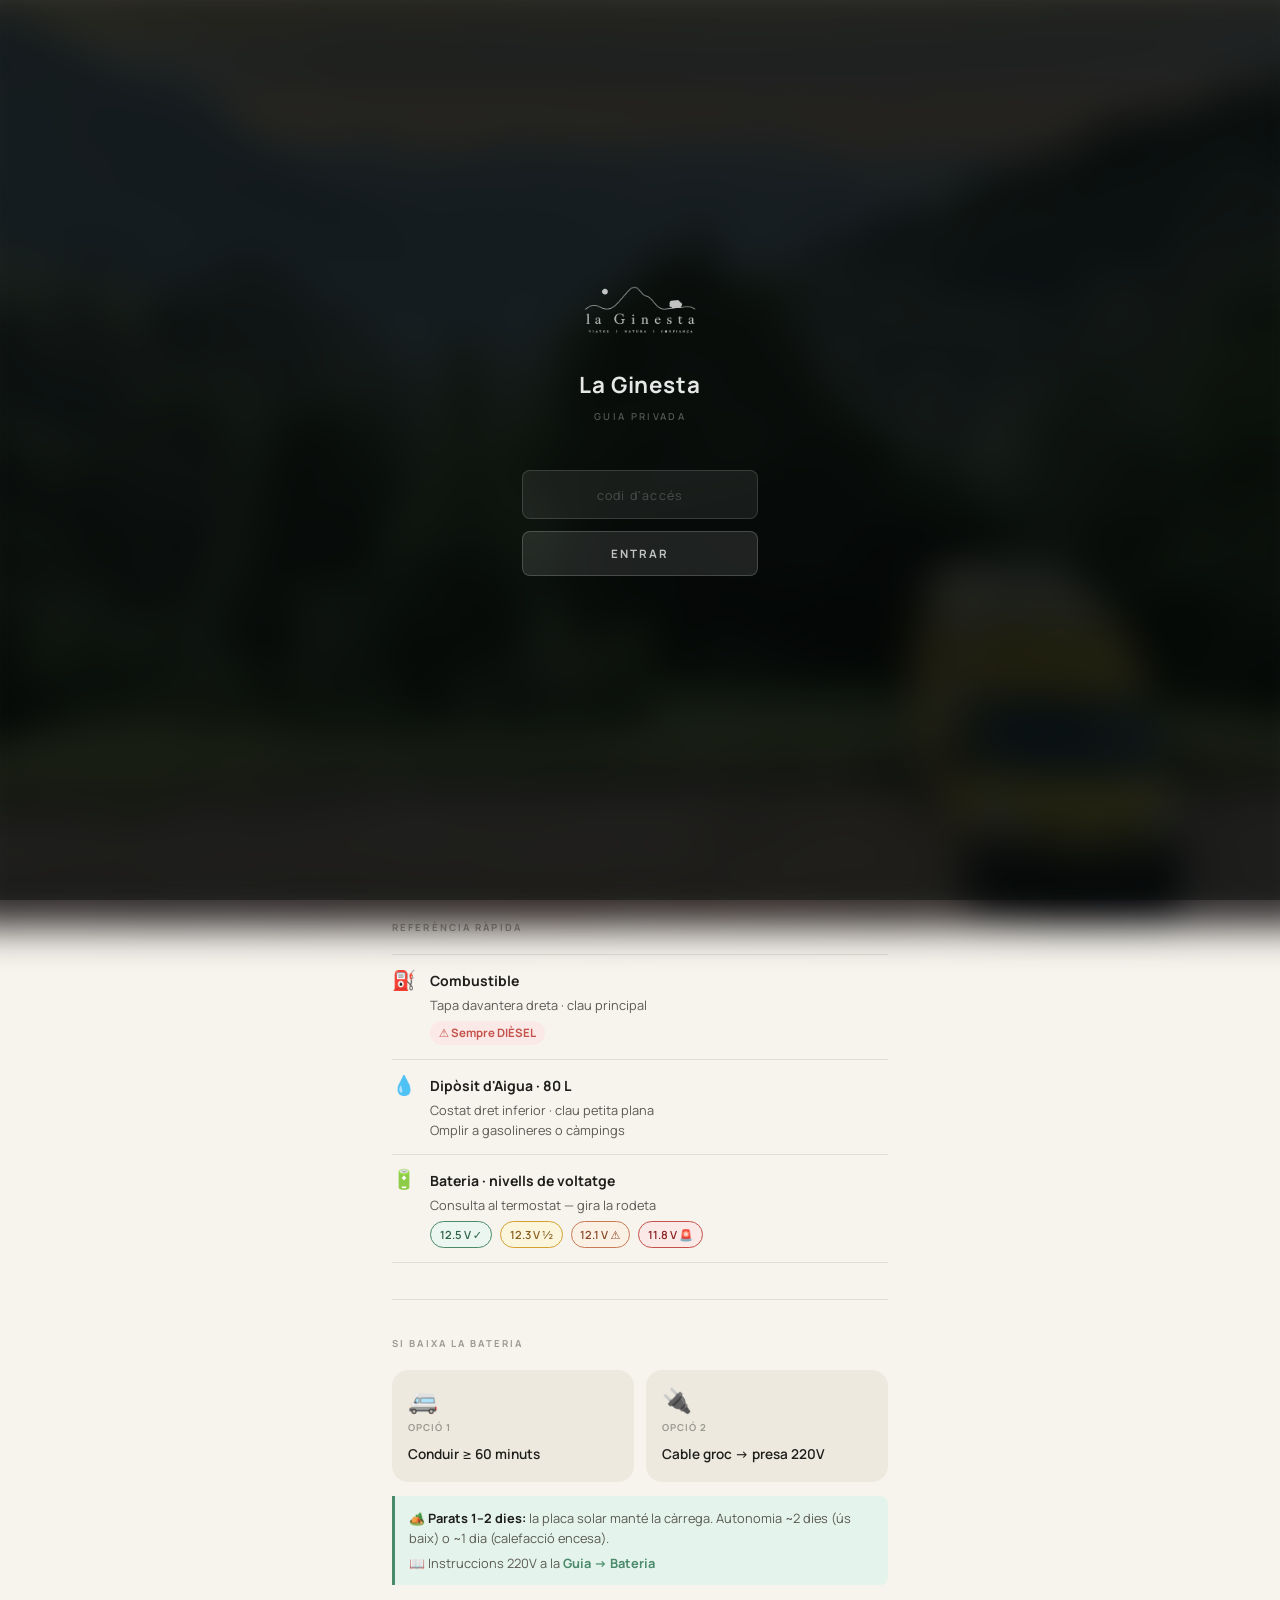
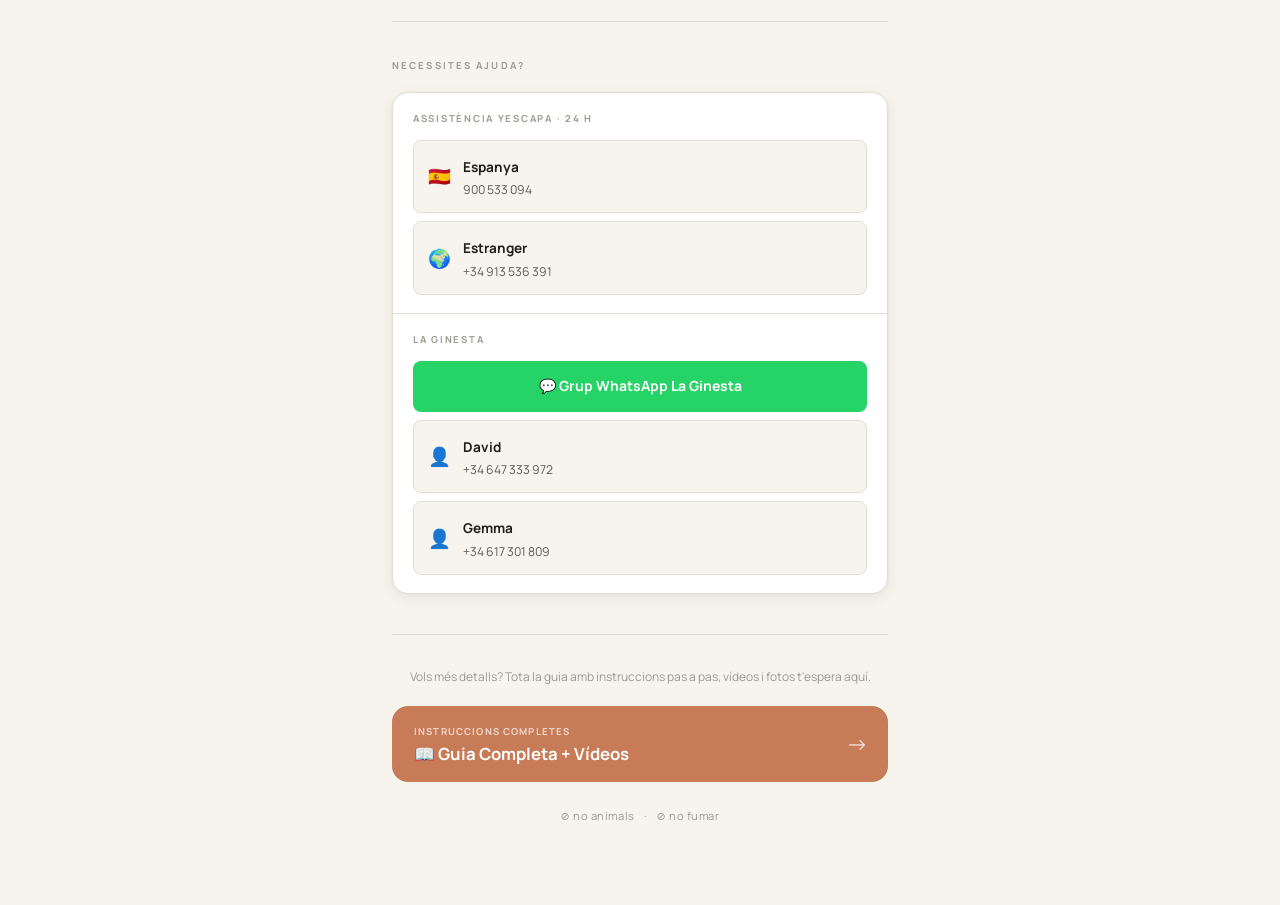
==== commit f85716b7: "Redesign Inici Ràpid: warm, calm, editorial layout Replace the 2-column dashboard grid with a single" ====
--- a/inici-rapid.html
+++ b/inici-rapid.html
@@ -5,7 +5,7 @@
   <meta name="viewport" content="width=device-width, initial-scale=1.0">
 
   <title>Inici Ràpid — La Ginesta</title>
-  <meta name="description" content="Guia ràpida de La Ginesta — tot el que necessites saber en minuts.">
+  <meta name="description" content="La furgo és teva. Tot el que necessites és aquí.">
   <meta name="robots" content="noindex, nofollow">
 
   <link rel="icon" href="data:image/svg+xml,<svg xmlns='http://www.w3.org/2000/svg' viewBox='0 0 32 32'><text y='28' font-size='28'>🌾</text></svg>">
@@ -18,25 +18,23 @@
   <script>if(localStorage.getItem('lg-unlocked')==='1'){document.documentElement.classList.add('lg-unlocked');}</script>
 
   <style>
-    /* ── Quick-start page ─────────────────────── */
-
-    .qs-page {
-      padding: calc(60px + 1.75rem) var(--pad) 4rem;
-    }
-
-    /* Fixed top bar */
-    .qs-topbar {
+    /* ══════════════════════════════════════
+       INICI RÀPID — disseny càlid i simple
+    ══════════════════════════════════════ */
+
+    /* ── Topbar ──────────────────────────── */
+    .ir-bar {
       position: fixed;
       top: 0; left: 0; right: 0;
-      height: 60px;
+      height: 52px;
       z-index: 200;
-      background: rgba(247,244,238,.96);
-      backdrop-filter: blur(12px);
-      -webkit-backdrop-filter: blur(12px);
-      box-shadow: var(--s1);
-    }
-    .qs-topbar-inner {
-      max-width: 780px;
+      background: rgba(247,244,238,.95);
+      backdrop-filter: blur(14px);
+      -webkit-backdrop-filter: blur(14px);
+      border-bottom: 1px solid var(--border);
+    }
+    .ir-bar-inner {
+      max-width: 560px;
       height: 100%;
       margin-inline: auto;
       padding-inline: var(--pad);
@@ -44,468 +42,381 @@
       align-items: center;
       justify-content: space-between;
     }
-    .qs-logo { height: 28px; filter: brightness(0); }
-    .qs-back {
-      font-size: .72rem;
+    .ir-logo { height: 26px; filter: brightness(0); opacity: .8; }
+    .ir-back {
+      font-size: .73rem;
       font-weight: 600;
-      letter-spacing: .02em;
-      color: var(--text-2);
+      color: var(--text-3);
       display: flex;
       align-items: center;
       gap: .3rem;
-    }
-    .qs-back:hover { color: var(--terracotta); }
-    .qs-back svg { opacity: .7; }
-
-    /* Page wrap */
-    .qs-wrap {
-      max-width: 780px;
+      letter-spacing: .01em;
+      transition: color .2s;
+    }
+    .ir-back:hover { color: var(--text); }
+
+    /* ── Page layout ─────────────────────── */
+    .ir-page {
+      max-width: 560px;
       margin-inline: auto;
-    }
-
-    /* Page header */
-    .qs-hero {
-      margin-bottom: 1.75rem;
-      padding-bottom: 1.5rem;
-      border-bottom: 1px solid var(--border);
-      display: flex;
-      align-items: flex-start;
-      justify-content: space-between;
-      gap: 1rem;
-    }
-    .qs-hero-text {}
-    .qs-eyebrow {
-      font-size: .6rem;
-      font-weight: 700;
-      letter-spacing: .28em;
-      color: var(--text-3);
+      padding: calc(52px + 2.75rem) var(--pad) 5rem;
+    }
+
+    /* ── Header ──────────────────────────── */
+    .ir-header {
+      margin-bottom: 2.5rem;
+    }
+    .ir-eyebrow {
+      font-size: .58rem;
+      font-weight: 700;
+      letter-spacing: .3em;
       text-transform: uppercase;
-      margin-bottom: .45rem;
-    }
-    .qs-h1 {
-      font-size: clamp(1.75rem, 5vw, 2.5rem);
+      color: var(--text-3);
+      margin-bottom: 1.1rem;
+    }
+    .ir-h1 {
+      font-size: clamp(2.1rem, 7vw, 3rem);
       font-weight: 800;
       color: var(--green-dark);
-      letter-spacing: -.02em;
-      line-height: 1.1;
-      margin-bottom: .35rem;
-    }
-    .qs-subtitle {
+      line-height: 1.05;
+      letter-spacing: -.025em;
+      margin-bottom: .6rem;
+    }
+    .ir-sub {
+      font-size: 1rem;
+      color: var(--text-2);
+      line-height: 1.6;
+      margin-bottom: 1.875rem;
+      font-weight: 400;
+    }
+
+    /* ── BIG CTA — Guia Completa ─────────── */
+    .ir-cta {
+      display: flex;
+      align-items: center;
+      justify-content: space-between;
+      background: var(--terracotta);
+      color: #fff;
+      border-radius: var(--r2);
+      padding: 1.1rem 1.25rem 1.1rem 1.375rem;
+      text-decoration: none;
+      transition: opacity .2s, transform .15s;
+      -webkit-tap-highlight-color: transparent;
+    }
+    .ir-cta:hover  { opacity: .9; }
+    .ir-cta:active { transform: scale(.98); }
+    .ir-cta-left {}
+    .ir-cta-lbl {
+      font-size: .6rem;
+      font-weight: 700;
+      letter-spacing: .12em;
+      text-transform: uppercase;
+      opacity: .7;
+      margin-bottom: .25rem;
+    }
+    .ir-cta-title {
+      font-size: 1.05rem;
+      font-weight: 700;
+      line-height: 1.2;
+    }
+    .ir-cta-arr {
+      font-size: 1.4rem;
+      opacity: .75;
+      flex-shrink: 0;
+      margin-left: 1rem;
+    }
+
+    /* ── Section separator ───────────────── */
+    .ir-sep {
+      height: 1px;
+      background: var(--border);
+      margin: 2.25rem 0;
+    }
+
+    /* ── Section label ───────────────────── */
+    .ir-sec-lbl {
+      font-size: .6rem;
+      font-weight: 700;
+      letter-spacing: .22em;
+      text-transform: uppercase;
+      color: var(--text-3);
+      margin-bottom: 1.125rem;
+    }
+
+    /* ── Checklist ───────────────────────── */
+    .ir-checklist-card {
+      background: var(--amber-bg);
+      border: 1px solid rgba(212,160,48,.25);
+      border-radius: var(--r2);
+      padding: 1.375rem 1.25rem 1rem;
+    }
+    .ir-checklist-title {
       font-size: .85rem;
-      color: var(--text-2);
-    }
-    .qs-hero-qr {
-      display: none;
+      font-weight: 700;
+      color: var(--green-dark);
+      margin-bottom: .875rem;
+    }
+    .ir-list {
+      list-style: none;
+      padding: 0;
+      margin: 0;
+      display: flex;
       flex-direction: column;
-      align-items: center;
-      gap: .375rem;
-      flex-shrink: 0;
-    }
-    @media (min-width: 480px) {
-      .qs-hero-qr { display: flex; }
-    }
-    .qs-hero-qr img {
-      width: 72px;
-      height: 72px;
-      border-radius: var(--r1);
-      border: 1px solid var(--border);
-      object-fit: cover;
-    }
-    .qs-hero-qr-lbl {
-      font-size: .58rem;
-      font-weight: 700;
-      letter-spacing: .06em;
-      text-transform: uppercase;
-      color: var(--text-3);
-      text-align: center;
-    }
-
-    /* Grid */
-    .qs-grid {
-      display: grid;
-      grid-template-columns: 1fr;
-      gap: .875rem;
-    }
-    @media (min-width: 560px) {
-      .qs-grid { grid-template-columns: 1fr 1fr; }
-      .qs-full { grid-column: 1 / -1; }
-    }
-
-    /* Section card */
-    .qs-card {
-      background: var(--white);
-      border-radius: var(--r2);
-      border: 1px solid var(--border);
-      padding: 1.125rem;
-      box-shadow: var(--s1);
-    }
-
-    .qs-card-hd {
+      gap: .125rem;
+    }
+    .ir-item label {
       display: flex;
       align-items: center;
       gap: .625rem;
-      margin-bottom: .875rem;
-    }
-    .qs-num {
-      width: 28px;
-      height: 28px;
-      border-radius: 50%;
-      background: var(--green-dark);
-      color: #fff;
-      font-size: .7rem;
-      font-weight: 800;
+      cursor: pointer;
+      padding: .5rem .375rem;
+      border-radius: 10px;
+      transition: background .15s;
+      -webkit-tap-highlight-color: transparent;
+    }
+    .ir-item label:hover  { background: rgba(212,160,48,.12); }
+    .ir-item label:active { background: rgba(212,160,48,.2); }
+    .ir-item input[type="checkbox"] { display: none; }
+    .ir-box {
+      width: 22px; height: 22px;
+      border-radius: 6px;
+      border: 1.5px solid rgba(212,160,48,.6);
+      background: rgba(255,255,255,.7);
       display: flex;
       align-items: center;
       justify-content: center;
       flex-shrink: 0;
-    }
-    .qs-card-title {
-      font-size: .72rem;
-      font-weight: 700;
-      letter-spacing: .06em;
-      text-transform: uppercase;
-      color: var(--green-dark);
-      line-height: 1.3;
-    }
-    .qs-card-sub {
-      font-size: .66rem;
-      color: var(--text-3);
-      margin-top: .1rem;
-    }
-
-    /* Checklist */
-    .qs-list {
-      list-style: none;
-      padding: 0;
-      margin: 0;
-      display: flex;
-      flex-direction: column;
-      gap: .2rem;
-    }
-    .qs-item label {
-      display: flex;
-      align-items: center;
-      gap: .5rem;
-      cursor: pointer;
-      padding: .3rem .4rem;
-      border-radius: var(--r1);
-      transition: background .15s;
-    }
-    .qs-item label:hover { background: var(--cream); }
-    .qs-item input[type="checkbox"] { display: none; }
-    .qs-box {
-      width: 19px;
-      height: 19px;
-      border-radius: 5px;
-      border: 1.5px solid var(--border);
-      background: var(--white);
-      display: flex;
-      align-items: center;
-      justify-content: center;
-      flex-shrink: 0;
-      transition: all .18s;
-    }
-    .qs-item input:checked ~ .qs-box {
+      transition: all .2s;
+    }
+    .ir-item input:checked ~ .ir-box {
       background: var(--green-dark);
       border-color: var(--green-dark);
     }
-    .qs-item input:checked ~ .qs-box::after {
+    .ir-item input:checked ~ .ir-box::after {
       content: '';
       display: block;
-      width: 5px;
-      height: 8px;
-      border-right: 1.5px solid #fff;
-      border-bottom: 1.5px solid #fff;
+      width: 5px; height: 9px;
+      border-right: 2px solid #fff;
+      border-bottom: 2px solid #fff;
       transform: rotate(42deg) translate(-1px,-1px);
     }
-    .qs-item-text {
-      font-size: .78rem;
+    .ir-item-txt {
+      font-size: .875rem;
       font-weight: 500;
       color: var(--text);
-      transition: color .18s;
-    }
-    .qs-item input:checked ~ .qs-box ~ .qs-item-text {
+      transition: color .2s;
+      line-height: 1.4;
+    }
+    .ir-item input:checked ~ .ir-box ~ .ir-item-txt {
       text-decoration: line-through;
       color: var(--text-3);
     }
-    .qs-reset {
-      font-size: .65rem;
-      color: var(--text-3);
-      padding: .2rem .35rem;
-      border-radius: 6px;
+    .ir-reset {
+      font-size: .68rem;
+      color: var(--text-3);
       cursor: pointer;
       border: none;
       background: none;
       font-family: inherit;
-      margin-top: .375rem;
-      display: block;
-    }
-    .qs-reset:hover { color: var(--terracotta); }
-
-    /* Tags row */
-    .qs-tags {
-      display: flex;
+      margin-top: .625rem;
+      padding: .25rem .375rem;
+      border-radius: 6px;
+      transition: color .15s;
+    }
+    .ir-reset:hover { color: var(--terracotta); }
+
+    /* ── Referència ràpida ───────────────── */
+    .ir-ref {
+      display: flex;
+      flex-direction: column;
+      gap: 0;
+    }
+    .ir-ref-row {
+      display: flex;
+      align-items: flex-start;
+      gap: .875rem;
+      padding: .875rem 0;
+      border-bottom: 1px solid var(--border);
+    }
+    .ir-ref-row:first-child { border-top: 1px solid var(--border); }
+    .ir-ref-icon {
+      font-size: 1.2rem;
+      line-height: 1;
+      flex-shrink: 0;
+      margin-top: .1rem;
+      width: 1.5rem;
+      text-align: center;
+    }
+    .ir-ref-body {}
+    .ir-ref-title {
+      font-size: .875rem;
+      font-weight: 700;
+      color: var(--text);
+      margin-bottom: .2rem;
+    }
+    .ir-ref-detail {
+      font-size: .8rem;
+      color: var(--text-2);
+      line-height: 1.5;
+    }
+    .ir-ref-warn {
+      display: inline-block;
+      font-size: .72rem;
+      font-weight: 700;
+      background: var(--red-bg);
+      color: var(--red-bd);
+      border-radius: var(--rf);
+      padding: .15rem .55rem;
+      margin-top: .35rem;
+    }
+
+    /* Battery levels inline */
+    .ir-bat-row {
+      display: flex;
+      gap: .5rem;
       flex-wrap: wrap;
-      gap: .3rem;
-      margin-bottom: .75rem;
-    }
-    .qs-tag {
-      font-size: .65rem;
+      margin-top: .35rem;
+    }
+    .ir-bat-chip {
+      font-size: .7rem;
       font-weight: 600;
-      background: var(--green-light);
-      color: var(--green-dark);
       border-radius: var(--rf);
       padding: .2rem .55rem;
-    }
-
-    /* Note text */
-    .qs-note {
-      font-size: .76rem;
+      border: 1px solid;
+    }
+    .ir-bat-ok   { background: #EBF6F0; border-color: #4A8A6A; color: #2d6347; }
+    .ir-bat-mid  { background: #FBF5DC; border-color: #D4A030; color: #8a6020; }
+    .ir-bat-warn { background: #FBF0E4; border-color: #C77B57; color: #8a4a2a; }
+    .ir-bat-dang { background: var(--red-bg); border-color: var(--red-bd); color: #8a2020; }
+
+    /* ── Charging options ────────────────── */
+    .ir-opts {
+      display: grid;
+      grid-template-columns: 1fr 1fr;
+      gap: .75rem;
+    }
+    .ir-opt {
+      background: var(--cream-dark);
+      border-radius: var(--r2);
+      padding: 1.125rem 1rem;
+      display: flex;
+      flex-direction: column;
+      gap: .5rem;
+    }
+    .ir-opt-icon { font-size: 1.5rem; line-height: 1; }
+    .ir-opt-lbl {
+      font-size: .6rem;
+      font-weight: 700;
+      letter-spacing: .1em;
+      text-transform: uppercase;
+      color: var(--text-3);
+    }
+    .ir-opt-body {
+      font-size: .85rem;
+      font-weight: 600;
+      color: var(--text);
+      line-height: 1.4;
+    }
+
+    /* Callout note */
+    .ir-note {
+      background: var(--teal-bg);
+      border-left: 3px solid var(--teal-bd);
+      border-radius: 0 var(--r1) var(--r1) 0;
+      padding: .75rem .875rem;
+      font-size: .8rem;
       color: var(--text-2);
       line-height: 1.6;
-    }
-    .qs-note + .qs-note { margin-top: .35rem; }
-    .qs-note strong { color: var(--text); }
-
-    /* Battery levels */
-    .qs-levels {
-      display: flex;
-      flex-direction: column;
-      gap: .25rem;
-      margin: .625rem 0;
-    }
-    .qs-lv {
+      margin-top: .875rem;
+    }
+    .ir-note p + p { margin-top: .25rem; }
+    .ir-note strong { color: var(--text); }
+
+    /* ── Contacts ────────────────────────── */
+    .ir-contacts-card {
+      background: var(--white);
+      border: 1px solid var(--border);
+      border-radius: var(--r2);
+      overflow: hidden;
+      box-shadow: var(--s2);
+    }
+    .ir-contact-group {
+      padding: 1.125rem 1.25rem;
+    }
+    .ir-contact-group + .ir-contact-group {
+      border-top: 1px solid var(--border);
+    }
+    .ir-contact-group-lbl {
+      font-size: .6rem;
+      font-weight: 700;
+      letter-spacing: .18em;
+      text-transform: uppercase;
+      color: var(--text-3);
+      margin-bottom: .75rem;
+    }
+    .ir-tel {
       display: flex;
       align-items: center;
-      gap: .45rem;
-      font-size: .71rem;
-    }
-    .qs-lv-dot {
-      width: 7px;
-      height: 7px;
-      border-radius: 50%;
-      flex-shrink: 0;
-    }
-    .lv-g  { background: #4A8A6A; }
-    .lv-y  { background: #D4A030; }
-    .lv-o  { background: #C77B57; }
-    .lv-r  { background: #C4524A; }
-    .qs-lv-v { font-weight: 600; width: 56px; color: var(--text); }
-    .qs-lv-t { color: var(--text-2); }
-
-    /* Info rows */
-    .qs-rows {
-      display: flex;
-      flex-direction: column;
-      gap: 0;
-    }
-    .qs-row {
-      display: flex;
-      align-items: flex-start;
-      gap: .5rem;
-      font-size: .76rem;
-      line-height: 1.5;
-      padding: .4rem 0;
-    }
-    .qs-row + .qs-row {
-      border-top: 1px solid var(--cream-dark);
-    }
-    .qs-row-icon { font-size: .9rem; flex-shrink: 0; }
-    .qs-row strong { color: var(--text); }
-    .qs-row small { color: var(--text-2); display: block; font-size: .68rem; }
-
-    /* Options (charging) */
-    .qs-opts {
-      display: flex;
-      flex-direction: column;
-      gap: .45rem;
-    }
-    .qs-opt {
+      gap: .75rem;
+      padding: .75rem .875rem;
       background: var(--cream);
       border-radius: var(--r1);
-      padding: .55rem .75rem;
-      display: flex;
-      align-items: flex-start;
-      gap: .5rem;
-      font-size: .76rem;
-    }
-    .qs-opt-icon { font-size: 1rem; flex-shrink: 0; margin-top: .1rem; }
-    .qs-opt-lbl {
-      font-size: .58rem;
-      font-weight: 700;
-      letter-spacing: .06em;
-      text-transform: uppercase;
-      color: var(--text-3);
-      display: block;
-      margin-bottom: .15rem;
-    }
-    .qs-opt-body { color: var(--text); }
-    .qs-opt-body strong { color: var(--text); }
-
-    /* Callouts */
-    .qs-callout {
-      border-radius: 0 var(--r1) var(--r1) 0;
-      padding: .55rem .75rem;
-      font-size: .74rem;
-      line-height: 1.6;
-      margin-top: .75rem;
-    }
-    .qs-callout p + p { margin-top: .2rem; }
-    .qs-callout-amber {
-      background: var(--amber-bg);
-      border-left: 3px solid var(--amber-bd);
-    }
-    .qs-callout-red {
-      background: var(--red-bg);
-      border-left: 3px solid var(--red-bd);
-    }
-    .qs-callout-teal {
-      background: var(--teal-bg);
-      border-left: 3px solid var(--teal-bd);
-    }
-    .qs-callout-warm {
-      background: var(--warm-bg);
-      border-left: 3px solid var(--warm-bd);
-    }
-
-    /* Stop grid */
-    .qs-stop-grid {
-      display: grid;
-      grid-template-columns: 1fr 1fr;
-      gap: .45rem;
-      margin: .625rem 0 .75rem;
-    }
-    .qs-stop-card {
-      background: var(--cream);
-      border-radius: var(--r1);
-      padding: .55rem .65rem;
-    }
-    .qs-stop-lbl {
-      font-size: .59rem;
-      font-weight: 700;
-      letter-spacing: .05em;
-      text-transform: uppercase;
-      color: var(--text-3);
-      margin-bottom: .2rem;
-    }
-    .qs-stop-val { font-size: .76rem; font-weight: 600; color: var(--text); }
-    .qs-stop-dur { font-size: .67rem; color: var(--text-3); margin-top: .1rem; }
-
-    /* QR section */
-    .qs-qr-row {
-      display: flex;
-      align-items: flex-start;
-      gap: 1rem;
-    }
-    .qs-qr-img {
-      width: 80px;
-      height: 80px;
-      flex-shrink: 0;
-      border-radius: var(--r1);
       border: 1px solid var(--border);
-      object-fit: cover;
-    }
-    .qs-qr-text { font-size: .76rem; color: var(--text-2); line-height: 1.6; }
-    .qs-guide-btn {
-      display: inline-flex;
-      align-items: center;
-      gap: .35rem;
-      background: var(--green-dark);
-      color: #fff;
-      border-radius: var(--rf);
-      padding: .45rem .9rem;
-      font-size: .73rem;
-      font-weight: 700;
       text-decoration: none;
-      margin-top: .625rem;
-      transition: opacity .2s;
-    }
-    .qs-guide-btn:hover { opacity: .88; }
-    .qs-guide-btn svg { color: #fff; }
-
-    /* Help buttons */
-    .qs-tel-lbl {
-      font-size: .59rem;
-      font-weight: 700;
-      letter-spacing: .06em;
-      text-transform: uppercase;
-      color: var(--text-3);
-      margin: 0 0 .4rem;
-    }
-    .qs-tel-lbl + .qs-tel-lbl { margin-top: .75rem; }
-    .qs-tel-btn {
-      display: flex;
-      align-items: center;
-      gap: .625rem;
-      background: var(--cream);
-      border: 1px solid var(--border);
-      border-radius: var(--r1);
-      padding: .55rem .8rem;
-      font-size: .76rem;
-      color: var(--text);
-      text-decoration: none;
-      width: 100%;
       transition: background .15s, border-color .15s;
-    }
-    .qs-tel-btn:hover {
-      background: var(--green-light);
-      border-color: var(--green-mid);
-    }
-    .qs-tel-btn + .qs-tel-btn { margin-top: .4rem; }
-    .qs-tel-flag { font-size: 1rem; }
-    .qs-tel-name { font-weight: 600; color: var(--text); }
-    .qs-tel-num { font-size: .68rem; color: var(--text-2); display: block; }
-    .qs-wa-btn {
+      -webkit-tap-highlight-color: transparent;
+    }
+    .ir-tel:hover  { background: var(--green-light); border-color: var(--green-mid); }
+    .ir-tel:active { transform: scale(.98); }
+    .ir-tel + .ir-tel { margin-top: .5rem; }
+    .ir-tel-flag { font-size: 1.15rem; flex-shrink: 0; }
+    .ir-tel-name { font-size: .85rem; font-weight: 700; color: var(--text); }
+    .ir-tel-num  { font-size: .76rem; color: var(--text-2); display: block; }
+
+    .ir-wa {
       display: flex;
       align-items: center;
       justify-content: center;
-      gap: .4rem;
+      gap: .5rem;
       background: #25D366;
       color: #fff;
       border-radius: var(--r1);
-      padding: .6rem .8rem;
-      font-size: .78rem;
+      padding: .85rem 1rem;
+      font-size: .875rem;
       font-weight: 700;
       text-decoration: none;
-      width: 100%;
-      margin-top: .4rem;
-      margin-bottom: .4rem;
+      -webkit-tap-highlight-color: transparent;
       transition: opacity .2s;
     }
-    .qs-wa-btn:hover { opacity: .9; }
-
-    /* Spacing helpers */
-    .mt-sm  { margin-top: .5rem; }
-    .mt-med { margin-top: .75rem; }
-
-    /* Guide link inline */
-    .qs-link {
-      color: var(--green-dark);
-      font-weight: 600;
-      text-decoration: underline;
-      text-decoration-color: transparent;
-      transition: text-decoration-color .15s;
-    }
-    .qs-link:hover { text-decoration-color: var(--green-dark); }
-
-    /* Footer */
-    .qs-footer {
-      max-width: 780px;
-      margin: 2rem auto 0;
-      padding: 1.5rem var(--pad);
+    .ir-wa:hover  { opacity: .9; }
+    .ir-wa:active { opacity: .8; }
+
+    /* ── Footer CTA ──────────────────────── */
+    .ir-footer {
+      margin-top: 2.5rem;
+      padding-top: 2rem;
       border-top: 1px solid var(--border);
       text-align: center;
     }
-    .qs-footer p { font-size: .72rem; color: var(--text-3); }
-    .qs-footer a { color: var(--green-mid); }
-    .qs-footer a:hover { color: var(--green-dark); }
+    .ir-footer-note {
+      font-size: .75rem;
+      color: var(--text-3);
+      margin-bottom: 1.25rem;
+      line-height: 1.6;
+    }
+    .ir-footer-normes {
+      margin-top: 1.5rem;
+      font-size: .7rem;
+      color: var(--text-3);
+      letter-spacing: .05em;
+    }
   </style>
 </head>
 <body>
 
-  <!-- ═══════════════════════════
+  <!-- ══════════════════════════════
        GATE
-  ═══════════════════════════ -->
+  ══════════════════════════════ -->
   <div class="gate" id="gate" role="dialog" aria-modal="true" aria-label="Accés privat">
     <div class="gate-bg" aria-hidden="true">
       <img src="assets/images/farewell-mountains.webp" alt="" class="gate-bg-img">
@@ -526,271 +437,183 @@
     </div>
   </div>
 
-  <!-- ═══════════════════════════
-       TOP BAR
-  ═══════════════════════════ -->
-  <header class="qs-topbar" role="banner">
-    <div class="qs-topbar-inner">
+  <!-- ══════════════════════════════
+       TOPBAR
+  ══════════════════════════════ -->
+  <header class="ir-bar">
+    <div class="ir-bar-inner">
       <a href="index.html">
-        <img src="assets/logo/logo-la-ginesta-transparent.png" alt="La Ginesta" class="qs-logo">
+        <img src="assets/logo/logo-la-ginesta-transparent.png" alt="La Ginesta" class="ir-logo">
       </a>
-      <a href="index.html" class="qs-back">
+      <a href="index.html" class="ir-back">
         <svg width="12" height="12" viewBox="0 0 12 12" fill="none" aria-hidden="true">
-          <path d="M8 2L4 6l4 4" stroke="currentColor" stroke-width="1.6" stroke-linecap="round" stroke-linejoin="round"/>
+          <path d="M8 2L4 6l4 4" stroke="currentColor" stroke-width="1.7" stroke-linecap="round" stroke-linejoin="round"/>
         </svg>
-        Guia Completa
+        La Ginesta
       </a>
     </div>
   </header>
 
-  <!-- ═══════════════════════════
-       PAGE
-  ═══════════════════════════ -->
-  <div class="qs-page">
-    <div class="qs-wrap">
-
-      <!-- Header -->
-      <div class="qs-hero fade-in">
-        <div class="qs-hero-text">
-          <p class="qs-eyebrow">Viatge · Natura · Confiança</p>
-          <h1 class="qs-h1">Inici Ràpid</h1>
-          <p class="qs-subtitle">Tot el que necessites saber en minuts</p>
-        </div>
-        <div class="qs-hero-qr" aria-hidden="true">
-          <img src="assets/images/qr-guia-ginesta.webp" alt="QR guia La Ginesta">
-          <p class="qs-hero-qr-lbl">Guia completa<br>+ vídeos</p>
-        </div>
+  <!-- ══════════════════════════════
+       PÀGINA
+  ══════════════════════════════ -->
+  <main class="ir-page">
+
+    <!-- Header -->
+    <header class="ir-header fade-in">
+      <p class="ir-eyebrow">Viatge · Natura · Confiança</p>
+      <h1 class="ir-h1">Inici&nbsp;Ràpid</h1>
+      <p class="ir-sub">La furgo és teva.<br>Tot el que necessites és aquí.</p>
+
+      <a href="index.html" class="ir-cta">
+        <div class="ir-cta-left">
+          <p class="ir-cta-lbl">Instruccions completes</p>
+          <p class="ir-cta-title">📖 Guia Completa + Vídeos</p>
+        </div>
+        <span class="ir-cta-arr" aria-hidden="true">→</span>
+      </a>
+    </header>
+
+    <!-- ─── 1 · Cada vegada que surts ──── -->
+    <div class="ir-sep fade-in"></div>
+
+    <section class="fade-in" aria-labelledby="lbl-conduir">
+      <p class="ir-sec-lbl" id="lbl-conduir">Cada vegada que surts</p>
+
+      <div class="ir-checklist-card">
+        <p class="ir-checklist-title">✅ Comprova abans d'arrencar</p>
+        <ul class="ir-list" id="ir-cl" aria-label="Checklist de sortida">
+          <li class="ir-item"><label><input type="checkbox" data-irid="c1"><span class="ir-box"></span><span class="ir-item-txt">2 Claraboies tancades</span></label></li>
+          <li class="ir-item"><label><input type="checkbox" data-irid="c2"><span class="ir-box"></span><span class="ir-item-txt">Gas tancat</span></label></li>
+          <li class="ir-item"><label><input type="checkbox" data-irid="c3"><span class="ir-box"></span><span class="ir-item-txt">Objectes guardats</span></label></li>
+          <li class="ir-item"><label><input type="checkbox" data-irid="c4"><span class="ir-box"></span><span class="ir-item-txt">Portes i armaris tancats</span></label></li>
+          <li class="ir-item"><label><input type="checkbox" data-irid="c5"><span class="ir-box"></span><span class="ir-item-txt">Revisar maniobra de sortida</span></label></li>
+          <li class="ir-item"><label><input type="checkbox" data-irid="c6"><span class="ir-box"></span><span class="ir-item-txt">Toldo plegat</span></label></li>
+          <li class="ir-item"><label><input type="checkbox" data-irid="c7"><span class="ir-box"></span><span class="ir-item-txt">Calefacció apagada</span></label></li>
+        </ul>
+        <button class="ir-reset" id="ir-reset">↺ Reiniciar llista</button>
       </div>
-
-      <!-- Grid -->
-      <div class="qs-grid">
-
-        <!-- 1 · Abans de conduir -->
-        <section class="qs-card fade-in" aria-labelledby="t1">
-          <div class="qs-card-hd">
-            <div class="qs-num" aria-hidden="true">1</div>
-            <div>
-              <p class="qs-card-title" id="t1">Abans de Conduir</p>
-              <p class="qs-card-sub">Checklist de sortida</p>
+    </section>
+
+    <!-- ─── 2 · Referència ràpida ───────── -->
+    <div class="ir-sep fade-in"></div>
+
+    <section class="fade-in" aria-labelledby="lbl-ref">
+      <p class="ir-sec-lbl" id="lbl-ref">Referència ràpida</p>
+
+      <div class="ir-ref">
+
+        <div class="ir-ref-row">
+          <span class="ir-ref-icon">⛽</span>
+          <div class="ir-ref-body">
+            <p class="ir-ref-title">Combustible</p>
+            <p class="ir-ref-detail">Tapa davantera dreta · clau principal</p>
+            <span class="ir-ref-warn">⚠️ Sempre DIÈSEL</span>
+          </div>
+        </div>
+
+        <div class="ir-ref-row">
+          <span class="ir-ref-icon">💧</span>
+          <div class="ir-ref-body">
+            <p class="ir-ref-title">Dipòsit d'Aigua · 80 L</p>
+            <p class="ir-ref-detail">Costat dret inferior · clau petita plana<br>Omplir a gasolineres o càmpings</p>
+          </div>
+        </div>
+
+        <div class="ir-ref-row">
+          <span class="ir-ref-icon">🔋</span>
+          <div class="ir-ref-body">
+            <p class="ir-ref-title">Bateria · nivells de voltatge</p>
+            <p class="ir-ref-detail">Consulta al termostat — gira la rodeta</p>
+            <div class="ir-bat-row">
+              <span class="ir-bat-chip ir-bat-ok">12.5 V ✓</span>
+              <span class="ir-bat-chip ir-bat-mid">12.3 V ½</span>
+              <span class="ir-bat-chip ir-bat-warn">12.1 V ⚠️</span>
+              <span class="ir-bat-chip ir-bat-dang">11.8 V 🚨</span>
             </div>
           </div>
-          <ul class="qs-list" id="qs-cl" aria-label="Checklist sortida">
-            <li class="qs-item"><label><input type="checkbox" data-qsid="c1"><span class="qs-box"></span><span class="qs-item-text">2 Claraboies tancades</span></label></li>
-            <li class="qs-item"><label><input type="checkbox" data-qsid="c2"><span class="qs-box"></span><span class="qs-item-text">Gas tancat</span></label></li>
-            <li class="qs-item"><label><input type="checkbox" data-qsid="c3"><span class="qs-box"></span><span class="qs-item-text">Objectes guardats</span></label></li>
-            <li class="qs-item"><label><input type="checkbox" data-qsid="c4"><span class="qs-box"></span><span class="qs-item-text">Portes i armaris tancats</span></label></li>
-            <li class="qs-item"><label><input type="checkbox" data-qsid="c5"><span class="qs-box"></span><span class="qs-item-text">Revisar maniobra de sortida</span></label></li>
-            <li class="qs-item"><label><input type="checkbox" data-qsid="c6"><span class="qs-box"></span><span class="qs-item-text">Toldo plegat</span></label></li>
-            <li class="qs-item"><label><input type="checkbox" data-qsid="c7"><span class="qs-box"></span><span class="qs-item-text">Calefacció tancada</span></label></li>
-          </ul>
-          <button class="qs-reset" id="qs-reset">↺ Reiniciar</button>
-        </section>
-
-        <!-- 2 · Bateria (12V) -->
-        <section class="qs-card fade-in" aria-labelledby="t2">
-          <div class="qs-card-hd">
-            <div class="qs-num" aria-hidden="true">2</div>
-            <div>
-              <p class="qs-card-title" id="t2">Bateria (12V)</p>
-              <p class="qs-card-sub">Sota el seient del menjador</p>
-            </div>
-          </div>
-          <div class="qs-tags">
-            <span class="qs-tag">💡 Llums</span>
-            <span class="qs-tag">🧊 Nevera</span>
-            <span class="qs-tag">🌬️ Ventilador</span>
-            <span class="qs-tag">🚰 Aixeta</span>
-            <span class="qs-tag">🔌 USB</span>
-          </div>
-          <p class="qs-note">🚐 <strong>Conduint:</strong> es carrega sola (motor + placa solar).</p>
-          <p class="qs-note mt-sm">🏕️ <strong>En repòs:</strong> 1–3 dies. Cal vigilar el voltatge.</p>
-          <div class="qs-levels mt-sm">
-            <div class="qs-lv"><span class="qs-lv-dot lv-g"></span><span class="qs-lv-v">12.5–12.8 V</span><span class="qs-lv-t">Correcte ✓</span></div>
-            <div class="qs-lv"><span class="qs-lv-dot lv-y"></span><span class="qs-lv-v">12.3 V</span><span class="qs-lv-t">Mitja càrrega</span></div>
-            <div class="qs-lv"><span class="qs-lv-dot lv-o"></span><span class="qs-lv-v">12.1 V</span><span class="qs-lv-t">⚠️ Cal carregar</span></div>
-            <div class="qs-lv"><span class="qs-lv-dot lv-r"></span><span class="qs-lv-v">11.8 V</span><span class="qs-lv-t">⚠️⚠️ Perill</span></div>
-          </div>
-          <p class="qs-note mt-sm">📊 Voltatge al <strong>termostat</strong> — gira la rodeta.</p>
-        </section>
-
-        <!-- 3 · Combustible -->
-        <section class="qs-card fade-in" aria-labelledby="t3">
-          <div class="qs-card-hd">
-            <div class="qs-num" aria-hidden="true">3</div>
-            <div>
-              <p class="qs-card-title" id="t3">Combustible</p>
-              <p class="qs-card-sub">Sempre dièsel</p>
-            </div>
-          </div>
-          <div class="qs-rows">
-            <div class="qs-row">
-              <span class="qs-row-icon">⛽</span>
-              <div>
-                <strong>Tapa del dipòsit</strong>
-                <small>Davantera dreta · clau principal</small>
-              </div>
-            </div>
-            <div class="qs-row">
-              <span class="qs-row-icon">🗺️</span>
-              <div>
-                <strong>Dièsel econòmic</strong>
-                <small>ES BonÀrea · 5 min del punt d'entrega</small>
-              </div>
-            </div>
-          </div>
-          <div class="qs-callout qs-callout-red mt-sm">
-            <p>⚠️ <strong>Sempre DIÈSEL.</strong> Mai gasolina.</p>
-          </div>
-        </section>
-
-        <!-- 4 · Aigua -->
-        <section class="qs-card fade-in" aria-labelledby="t4">
-          <div class="qs-card-hd">
-            <div class="qs-num" aria-hidden="true">4</div>
-            <div>
-              <p class="qs-card-title" id="t4">Aigua</p>
-              <p class="qs-card-sub">Dipòsit 80 L · costat dret</p>
-            </div>
-          </div>
-          <div class="qs-rows">
-            <div class="qs-row">
-              <span class="qs-row-icon">🔑</span>
-              <div>
-                <strong>Clau petita plana</strong>
-                <small>Obre el tap lateral del dipòsit</small>
-              </div>
-            </div>
-            <div class="qs-row">
-              <span class="qs-row-icon">💧</span>
-              <div>
-                <strong>On omplir</strong>
-                <small>Gasolinera BonÀrea · càmpings</small>
-              </div>
-            </div>
-          </div>
-          <div class="qs-callout qs-callout-warm mt-sm">
-            <p>⚠️ No usar l'aixeta amb el dipòsit buit.</p>
-            <p>⚠️ Tapa interior ha d'estar tancada.</p>
-          </div>
-        </section>
-
-        <!-- 5 · Si estàs parats 1–2 dies -->
-        <section class="qs-card fade-in" aria-labelledby="t5">
-          <div class="qs-card-hd">
-            <div class="qs-num" aria-hidden="true">5</div>
-            <div>
-              <p class="qs-card-title" id="t5">Si Estàs Parats 1–2 Dies</p>
-              <p class="qs-card-sub">Gestió de la bateria</p>
-            </div>
-          </div>
-          <p class="qs-note">La <strong>placa solar</strong> carrega durant el dia. En repòs la bateria aguanta <strong>1–3 dies</strong> amb ús moderat.</p>
-          <div class="qs-stop-grid">
-            <div class="qs-stop-card">
-              <p class="qs-stop-lbl">Consum baix</p>
-              <p class="qs-stop-val">Llums + nevera</p>
-              <p class="qs-stop-dur">~2–3 dies</p>
-            </div>
-            <div class="qs-stop-card">
-              <p class="qs-stop-lbl">Consum alt</p>
-              <p class="qs-stop-val">+ calefacció</p>
-              <p class="qs-stop-dur">~1 dia</p>
-            </div>
-          </div>
-          <div class="qs-callout qs-callout-amber">
-            <p>👉 Comprova el voltatge al termostat cada dia.</p>
-            <p>⚠️ Si baixa de <strong>12.1 V</strong>, cal carregar.</p>
-          </div>
-        </section>
-
-        <!-- 6 · Si baixa la bateria -->
-        <section class="qs-card fade-in" aria-labelledby="t6">
-          <div class="qs-card-hd">
-            <div class="qs-num" aria-hidden="true">6</div>
-            <div>
-              <p class="qs-card-title" id="t6">Si Baixa la Bateria</p>
-              <p class="qs-card-sub">Dues opcions per carregar</p>
-            </div>
-          </div>
-          <div class="qs-opts">
-            <div class="qs-opt">
-              <span class="qs-opt-icon">🚐</span>
-              <div>
-                <span class="qs-opt-lbl">Opció 1</span>
-                <span class="qs-opt-body">Conduir <strong>≥ 60 minuts</strong></span>
-              </div>
-            </div>
-            <div class="qs-opt">
-              <span class="qs-opt-icon">🔌</span>
-              <div>
-                <span class="qs-opt-lbl">Opció 2</span>
-                <span class="qs-opt-body">Cable allargador groc → <strong>presa 220V</strong></span>
-              </div>
-            </div>
-          </div>
-          <p class="qs-note mt-med">📖 Instruccions 220V a la <a href="index.html#s-bateria" class="qs-link">Guia → Bateria</a></p>
-        </section>
-
-        <!-- 7 · Guia completa + vídeos -->
-        <section class="qs-card fade-in" aria-labelledby="t7">
-          <div class="qs-card-hd">
-            <div class="qs-num" aria-hidden="true">7</div>
-            <div>
-              <p class="qs-card-title" id="t7">Guia Completa + Vídeos</p>
-              <p class="qs-card-sub">Totes les instruccions detallades</p>
-            </div>
-          </div>
-          <div class="qs-qr-row">
-            <img src="assets/images/qr-guia-ginesta.webp" alt="QR per accedir a la guia digital" class="qs-qr-img">
-            <div>
-              <p class="qs-qr-text">Escàner el QR o accedeix a la guia completa: bateria, aigua, dutxa, calefacció, WC i molt més.</p>
-              <a href="index.html" class="qs-guide-btn">
-                Obrir Guia
-                <svg width="12" height="12" viewBox="0 0 12 12" fill="none" aria-hidden="true"><path d="M2 6h8M6 2l4 4-4 4" stroke="currentColor" stroke-width="1.6" stroke-linecap="round" stroke-linejoin="round"/></svg>
-              </a>
-            </div>
-          </div>
-        </section>
-
-        <!-- 8 · Ajuda -->
-        <section class="qs-card fade-in" aria-labelledby="t8">
-          <div class="qs-card-hd">
-            <div class="qs-num" aria-hidden="true">8</div>
-            <div>
-              <p class="qs-card-title" id="t8">Ajuda</p>
-              <p class="qs-card-sub">Sempre hi som</p>
-            </div>
-          </div>
-          <p class="qs-tel-lbl">Assistència Yescapa 24 h</p>
-          <a href="tel:900533094" class="qs-tel-btn">
-            <span class="qs-tel-flag">🇪🇸</span>
-            <div><span class="qs-tel-name">Espanya</span><span class="qs-tel-num">900 533 094</span></div>
+        </div>
+
+      </div>
+    </section>
+
+    <!-- ─── 3 · Si baixa la bateria ─────── -->
+    <div class="ir-sep fade-in"></div>
+
+    <section class="fade-in" aria-labelledby="lbl-bat">
+      <p class="ir-sec-lbl" id="lbl-bat">Si baixa la bateria</p>
+
+      <div class="ir-opts">
+        <div class="ir-opt">
+          <span class="ir-opt-icon">🚐</span>
+          <span class="ir-opt-lbl">Opció 1</span>
+          <span class="ir-opt-body">Conduir ≥ 60 minuts</span>
+        </div>
+        <div class="ir-opt">
+          <span class="ir-opt-icon">🔌</span>
+          <span class="ir-opt-lbl">Opció 2</span>
+          <span class="ir-opt-body">Cable groc → presa 220V</span>
+        </div>
+      </div>
+
+      <div class="ir-note">
+        <p>🏕️ <strong>Parats 1–2 dies:</strong> la placa solar manté la càrrega. Autonomia ~2 dies (ús baix) o ~1 dia (calefacció encesa).</p>
+        <p>📖 Instruccions 220V a la <a href="index.html#s-bateria" style="color:var(--teal-bd);font-weight:700;">Guia → Bateria</a></p>
+      </div>
+    </section>
+
+    <!-- ─── 4 · Ajuda ────────────────────── -->
+    <div class="ir-sep fade-in"></div>
+
+    <section class="fade-in" aria-labelledby="lbl-ajuda">
+      <p class="ir-sec-lbl" id="lbl-ajuda">Necessites ajuda?</p>
+
+      <div class="ir-contacts-card">
+
+        <div class="ir-contact-group">
+          <p class="ir-contact-group-lbl">Assistència Yescapa · 24 h</p>
+          <a href="tel:900533094" class="ir-tel">
+            <span class="ir-tel-flag">🇪🇸</span>
+            <div><span class="ir-tel-name">Espanya</span><span class="ir-tel-num">900 533 094</span></div>
           </a>
-          <a href="tel:+34913536391" class="qs-tel-btn">
-            <span class="qs-tel-flag">🌍</span>
-            <div><span class="qs-tel-name">Estranger</span><span class="qs-tel-num">+34 913 536 391</span></div>
+          <a href="tel:+34913536391" class="ir-tel">
+            <span class="ir-tel-flag">🌍</span>
+            <div><span class="ir-tel-name">Estranger</span><span class="ir-tel-num">+34 913 536 391</span></div>
           </a>
-          <p class="qs-tel-lbl">Grup WhatsApp La Ginesta</p>
-          <a href="https://chat.whatsapp.com/KkFQ89DCL0D7LMRkyQKNfV" class="qs-wa-btn" target="_blank" rel="noopener noreferrer">
-            💬 Unir-me al grup
+        </div>
+
+        <div class="ir-contact-group">
+          <p class="ir-contact-group-lbl">La Ginesta</p>
+          <a href="https://chat.whatsapp.com/KkFQ89DCL0D7LMRkyQKNfV" class="ir-wa" target="_blank" rel="noopener noreferrer">
+            💬 Grup WhatsApp La Ginesta
           </a>
-          <a href="tel:+34647333972" class="qs-tel-btn">
-            <span class="qs-tel-flag">👤</span>
-            <div><span class="qs-tel-name">David</span><span class="qs-tel-num">+34 647 333 972</span></div>
+          <a href="tel:+34647333972" class="ir-tel" style="margin-top:.5rem">
+            <span class="ir-tel-flag">👤</span>
+            <div><span class="ir-tel-name">David</span><span class="ir-tel-num">+34 647 333 972</span></div>
           </a>
-          <a href="tel:+34617301809" class="qs-tel-btn">
-            <span class="qs-tel-flag">👤</span>
-            <div><span class="qs-tel-name">Gemma</span><span class="qs-tel-num">+34 617 301 809</span></div>
+          <a href="tel:+34617301809" class="ir-tel">
+            <span class="ir-tel-flag">👤</span>
+            <div><span class="ir-tel-name">Gemma</span><span class="ir-tel-num">+34 617 301 809</span></div>
           </a>
-        </section>
-
-      </div><!-- /qs-grid -->
-    </div><!-- /qs-wrap -->
-
-    <footer class="qs-footer">
-      <p>La Ginesta · Viatge, Natura i Confiança</p>
-      <p style="margin-top:.3rem"><a href="index.html">← Tornar a la Guia Completa</a></p>
+        </div>
+
+      </div>
+    </section>
+
+    <!-- ─── Footer ───────────────────────── -->
+    <footer class="ir-footer fade-in">
+      <p class="ir-footer-note">Vols més detalls? Tota la guia amb instruccions pas a pas, vídeos i fotos t'espera aquí.</p>
+      <a href="index.html" class="ir-cta" style="text-align:left">
+        <div class="ir-cta-left">
+          <p class="ir-cta-lbl">Instruccions completes</p>
+          <p class="ir-cta-title">📖 Guia Completa + Vídeos</p>
+        </div>
+        <span class="ir-cta-arr" aria-hidden="true">→</span>
+      </a>
+      <p class="ir-footer-normes">⊘ no animals &ensp;·&ensp; ⊘ no fumar</p>
     </footer>
-  </div><!-- /qs-page -->
+
+  </main>
 
   <script>
     /* Gate */
@@ -826,27 +649,27 @@
       const obs = new IntersectionObserver((entries) => {
         entries.forEach((entry, i) => {
           if (entry.isIntersecting) {
-            entry.target.style.transitionDelay = `${i * 0.05}s`;
+            entry.target.style.transitionDelay = `${i * 0.04}s`;
             entry.target.classList.add('visible');
             obs.unobserve(entry.target);
           }
         });
-      }, { threshold: 0.05, rootMargin: '0px 0px -20px 0px' });
+      }, { threshold: 0.04, rootMargin: '0px 0px -16px 0px' });
       document.querySelectorAll('.fade-in').forEach(el => obs.observe(el));
 
-      /* Checklist persistence */
-      const PREFIX = 'qs-';
-      const checkboxes = document.querySelectorAll('#qs-cl input[type="checkbox"]');
-      checkboxes.forEach(cb => {
-        if (localStorage.getItem(PREFIX + cb.dataset.qsid) === '1') cb.checked = true;
+      /* Checklist — localStorage */
+      const K = 'ir-';
+      const boxes = document.querySelectorAll('#ir-cl input[type="checkbox"]');
+      boxes.forEach(cb => {
+        if (localStorage.getItem(K + cb.dataset.irid) === '1') cb.checked = true;
         cb.addEventListener('change', () => {
-          localStorage.setItem(PREFIX + cb.dataset.qsid, cb.checked ? '1' : '0');
+          localStorage.setItem(K + cb.dataset.irid, cb.checked ? '1' : '0');
         });
       });
-      document.getElementById('qs-reset').addEventListener('click', () => {
-        checkboxes.forEach(cb => {
+      document.getElementById('ir-reset').addEventListener('click', () => {
+        boxes.forEach(cb => {
           cb.checked = false;
-          localStorage.removeItem(PREFIX + cb.dataset.qsid);
+          localStorage.removeItem(K + cb.dataset.irid);
         });
       });
 
--- a/style.css
+++ b/style.css
@@ -396,6 +396,16 @@
   color: #fff;
   border-color: var(--green-dark);
 }
+.pill-quick {
+  background: var(--terracotta-lt);
+  border-color: var(--terracotta);
+  color: var(--terracotta);
+}
+.pill-quick:hover {
+  background: var(--terracotta);
+  border-color: var(--terracotta);
+  color: #fff;
+}
 
 /* ─── WELCOME ────────────────────────────────── */
 .welcome {
@@ -1403,6 +1413,18 @@
   border-color: var(--green-mid);
   color: var(--green-dark);
 }
+.sg-item-quick {
+  grid-column: 1 / -1;
+  justify-content: center;
+  background: var(--terracotta-lt);
+  border-color: var(--terracotta);
+  color: var(--terracotta);
+}
+.sg-item-quick:hover {
+  background: var(--terracotta);
+  border-color: var(--terracotta);
+  color: #fff;
+}
 .sg-icon { font-size: .85rem; line-height: 1; }
 .sg-lbl  { font-size: .73rem; }
 
